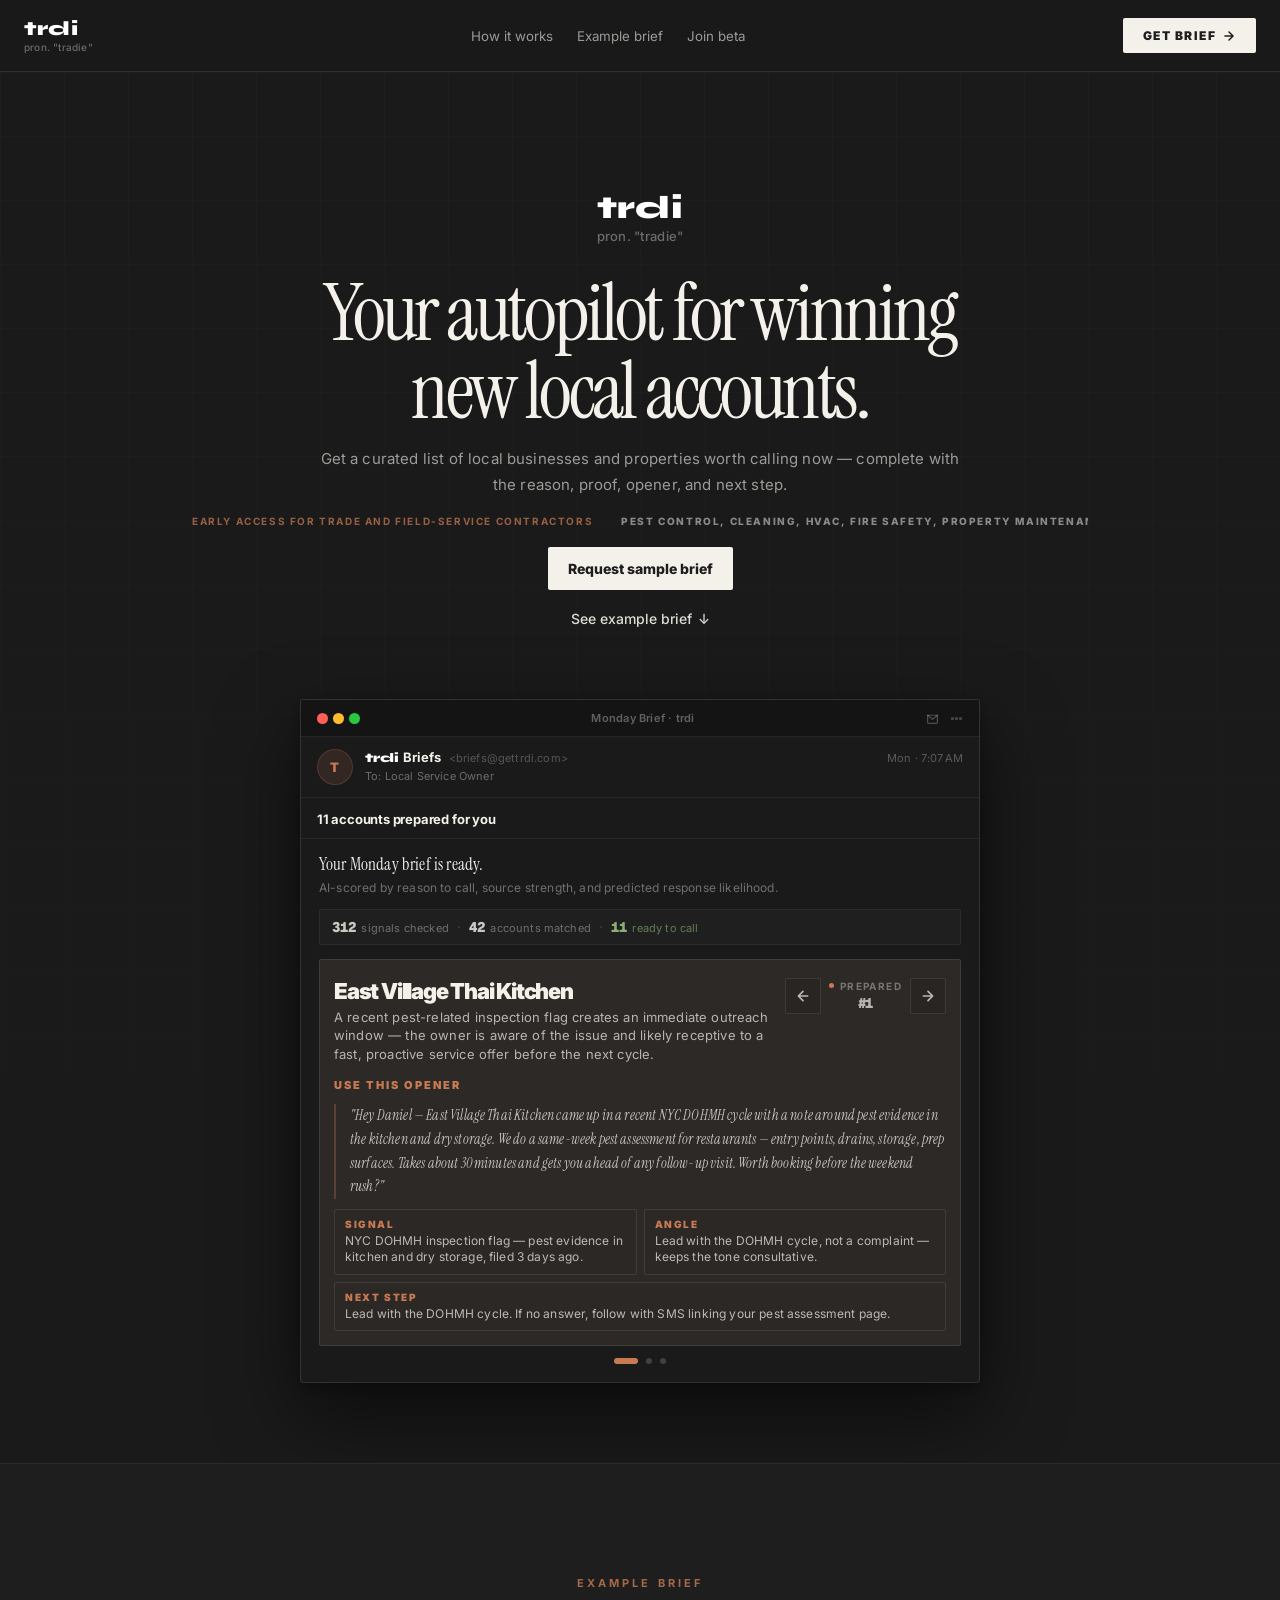
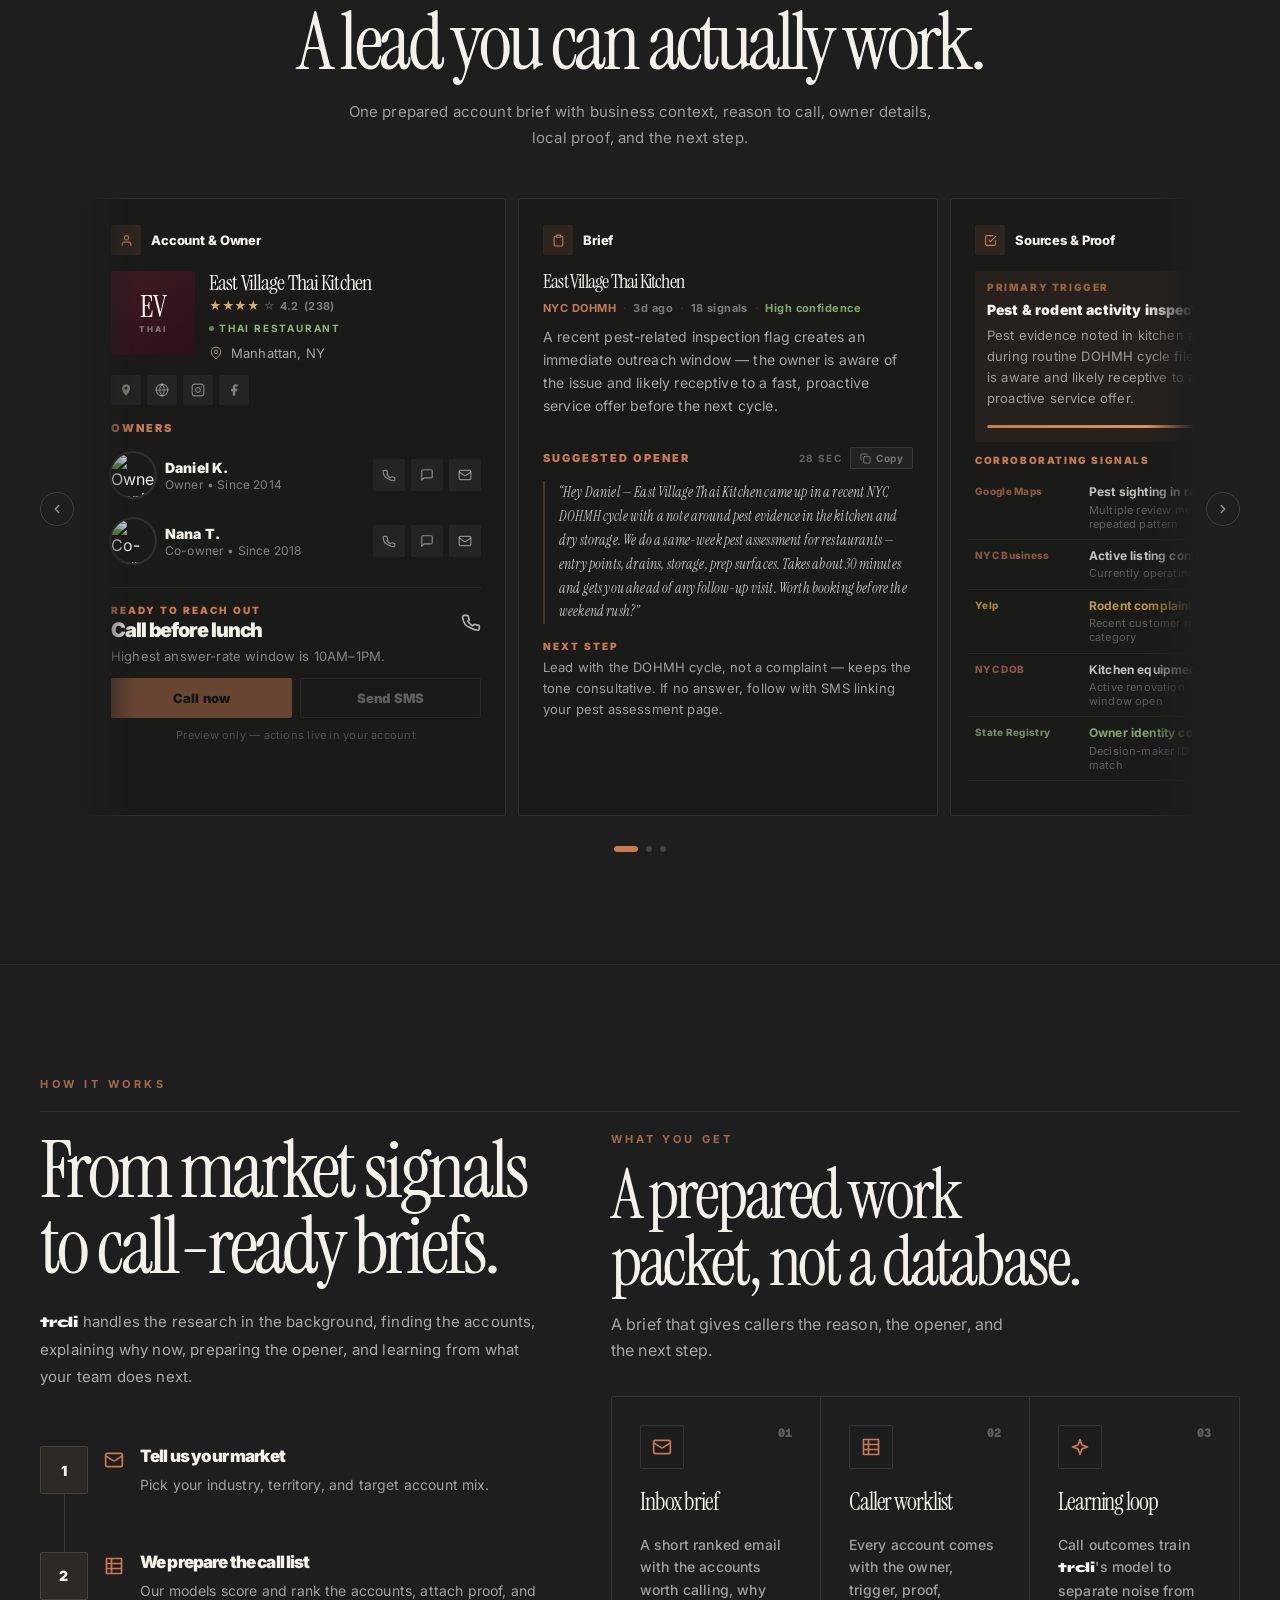
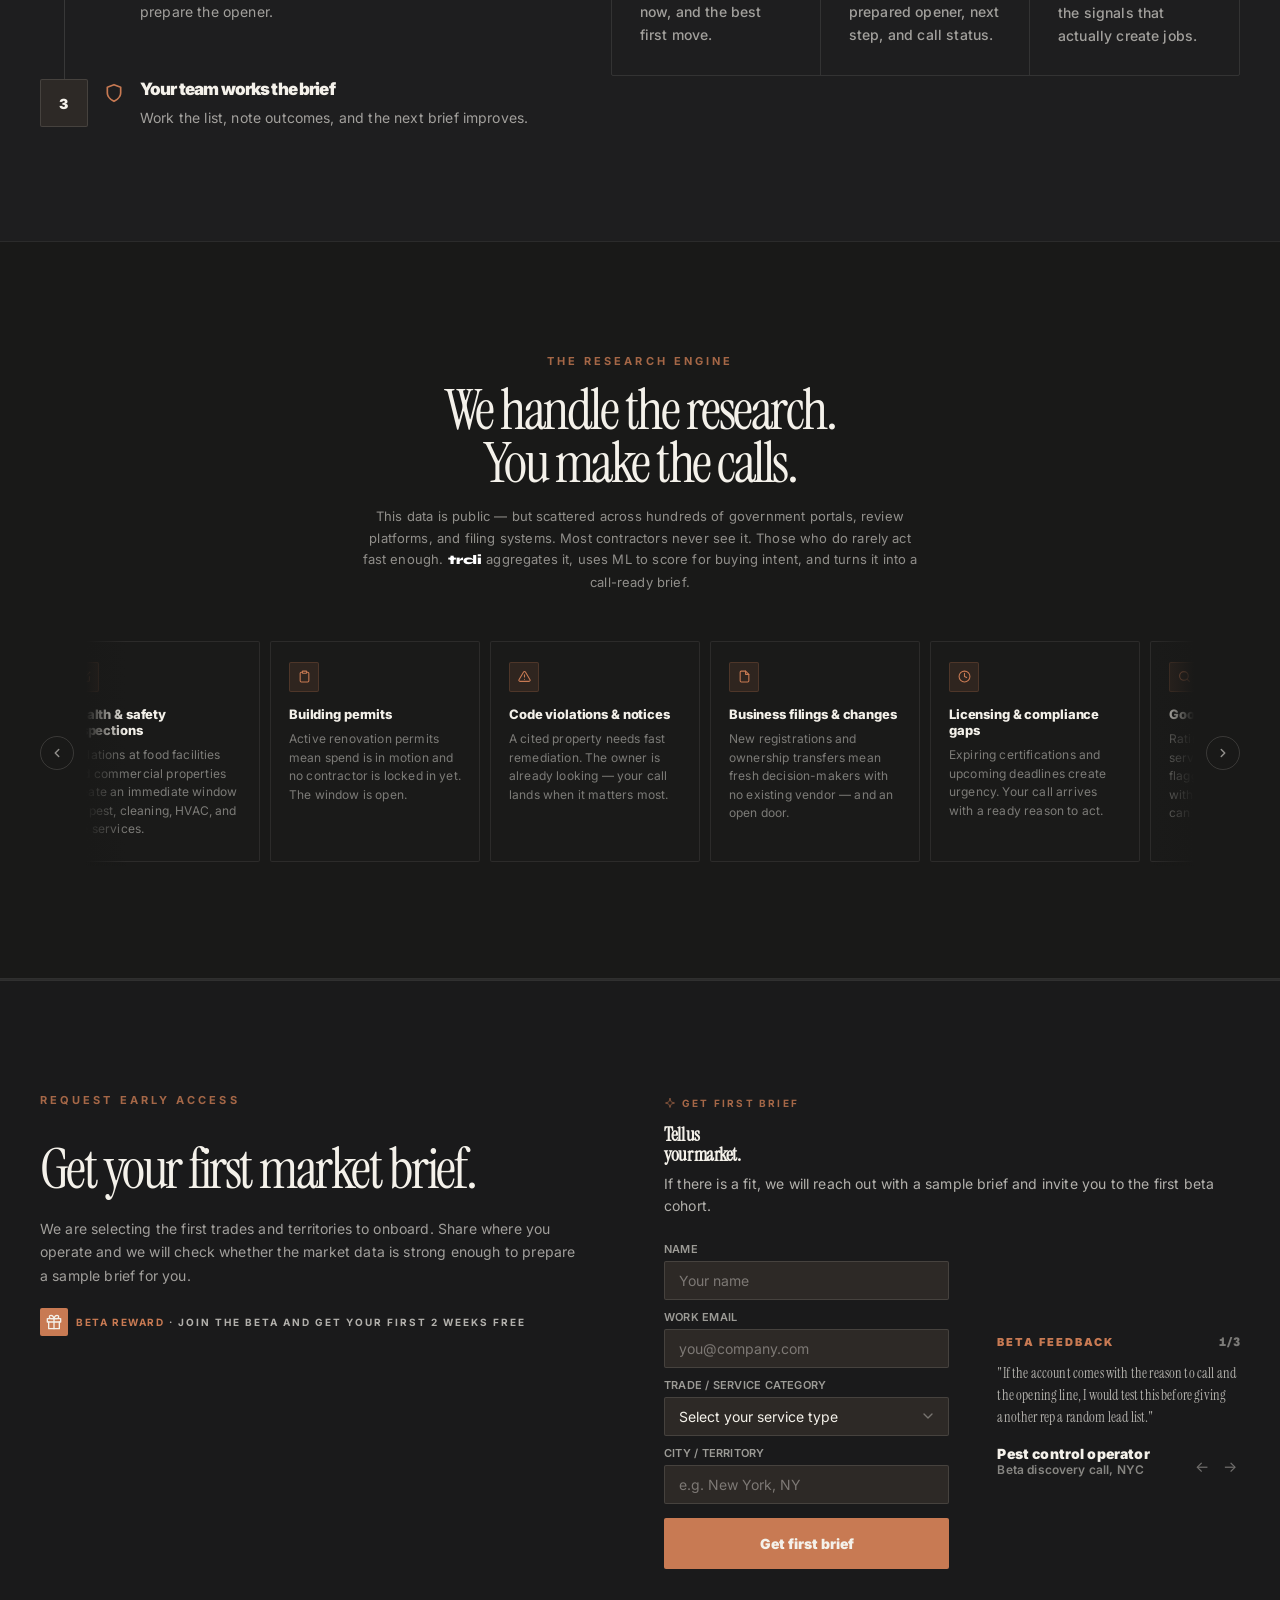
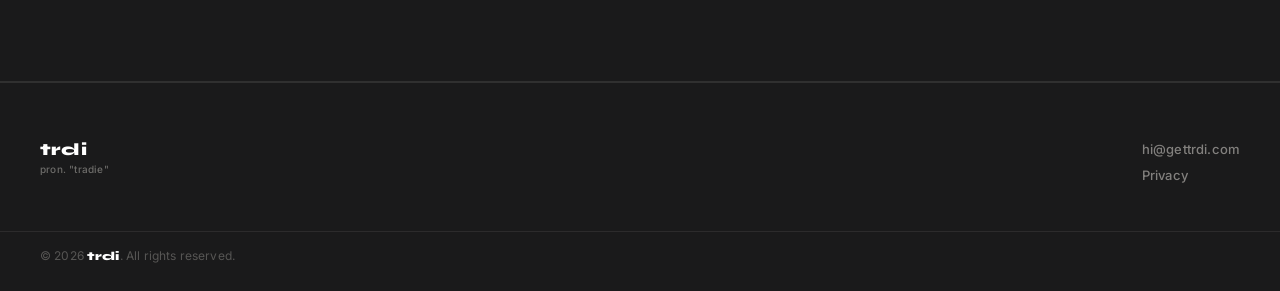
==== index.html @ 2337fa4c "Initial commit: landing page from Replit" ====
<!doctype html>
<html lang="en">
<head>
  <meta charset="utf-8">
  <meta name="viewport" content="width=device-width, initial-scale=1">
  <title>trdi: Weekly Autopilot for Local Lead Discovery</title>
  <meta name="description" content="trdi prepares weekly call-ready account briefs for local service businesses. Every Monday, ranked accounts with a reason to call and a prepared opener — delivered to your inbox.">

  <meta property="og:type" content="website">
  <meta property="og:title" content="trdi: Weekly Autopilot for Winning New Local Accounts">
  <meta property="og:description" content="Every Monday, a ranked list of local leads showing real buying signals — each with a reason to call, a prepared opener, and a clear next step.">
  <meta property="og:site_name" content="trdi">
  <meta property="og:image" content="/static/og.png">
  <meta property="og:image:width" content="1200">
  <meta property="og:image:height" content="630">
  <meta name="twitter:image" content="/static/og.png">

  <meta name="twitter:card" content="summary_large_image">
  <meta name="twitter:title" content="trdi: Weekly Autopilot for Winning New Local Accounts">
  <meta name="twitter:description" content="Every Monday, a ranked list of local leads showing real buying signals — each with a reason to call, a prepared opener, and a clear next step.">

  <link rel="icon" type="image/svg+xml" href="data:image/svg+xml,<svg xmlns='http://www.w3.org/2000/svg' viewBox='0 0 64 64'><rect width='64' height='64' rx='14' fill='%231E1E1F'/><path d='M12 32h18' fill='none' stroke='%238A7E72' stroke-width='4' stroke-linecap='round'/><path d='M20 24h12' fill='none' stroke='%238A7E72' stroke-width='4' stroke-linecap='round' opacity='.7'/><path d='M20 40h12' fill='none' stroke='%238A7E72' stroke-width='4' stroke-linecap='round' opacity='.7'/><path d='M32 14h18L34 21c-4 1-5 5-1 7l8 3c5 2 4 7-1 7H16l20-6c4-1 5-5 1-7l-9-3c-5-2-4-7 4-8Z' fill='%23F4F1EA'/><path d='M33 14h17L35 21c-5 2-6 6-1 8l-9-3c-8-3-7-12 8-12Z' fill='%23C87A53'/></svg>">

  <link rel="stylesheet" href="./styles.css?v=65">
</head>
<body>

<!-- ═══════════════════════════════ HEADER ═══════════════════════════════ -->
<header class="site-header">
  <div class="nav-pill motion-fade-down">
    <a class="brand-lockup" href="#top" aria-label="trdi home">
      <div class="brand-text">
        <div class="brand-name-sm brand-word">trdi</div>
        <div class="brand-pronoun">pron. "tradie"</div>
      </div>
    </a>
    <nav class="nav-links" aria-label="Primary navigation">
      <button type="button" aria-label="How it works" onclick="document.getElementById('artifact').scrollIntoView({behavior:'smooth'})">How it works</button>
      <button type="button" aria-label="Example brief" onclick="document.getElementById('example').scrollIntoView({behavior:'smooth'})">Example brief</button>
      <button type="button" aria-label="Join beta" onclick="document.getElementById('waitlist').scrollIntoView({behavior:'smooth'})">Join beta</button>
    </nav>
    <button type="button" class="nav-cta-btn interactive" onclick="document.getElementById('waitlist').scrollIntoView({behavior:'smooth'})">
      <span class="cta-long">GET BRIEF</span><span class="cta-short">GET BRIEF</span>
      <svg viewBox="0 0 24 24" fill="none" stroke="currentColor" stroke-width="2.5" stroke-linecap="round" stroke-linejoin="round" aria-hidden="true"><path d="M5 12h14M12 5l7 7-7 7"/></svg>
    </button>
  </div>
</header>

<main id="top">

<!-- ═══════════════════════════════ HERO ═══════════════════════════════ -->
<section class="hero-section" aria-labelledby="hero-title">
  <div class="hero-grid-bg" aria-hidden="true"></div>
  <div class="hero-inner">
    <div class="hero-center">

      <div class="brand-text hero-brand">
        <div class="brand-name-sm brand-word">trdi</div>
        <div class="brand-pronoun">pron. "tradie"</div>
      </div>
      <h1 id="hero-title" class="hero-h1 font-serif motion-fade-up delay-2">Your autopilot for winning new local accounts.</h1>
      <div class="hero-sub motion-fade-up delay-3">
        <p>Get a curated list of local businesses and properties worth calling now — complete with the reason, proof, opener, and next step.</p>
      </div>
      <div class="hero-callout motion-fade-up delay-4" aria-label="Early access for trade and field-service contractors and service categories">
        <div class="hero-callout-track">
          <span><strong>EARLY ACCESS FOR TRADE AND FIELD-SERVICE CONTRACTORS</strong></span>
          <span>pest control, cleaning, HVAC, fire safety, property maintenance, and more.</span>
          <span aria-hidden="true"><strong>EARLY ACCESS FOR TRADE AND FIELD-SERVICE CONTRACTORS</strong></span>
          <span aria-hidden="true">pest control, cleaning, HVAC, fire safety, property maintenance, and more.</span>
        </div>
      </div>
      <div class="hero-actions motion-fade-up delay-4">
        <button type="button" class="btn-primary interactive" onclick="document.getElementById('waitlist').scrollIntoView({behavior:'smooth'})">
          Request sample brief
        </button>
        <button type="button" class="btn-text-link interactive" onclick="document.getElementById('example').scrollIntoView({behavior:'smooth'})">
          See example brief <span class="btn-text-link-arrow" aria-hidden="true">↓</span>
        </button>
      </div>
    </div>

    <!-- Monday Brief Card -->
    <div class="brief-outer motion-scale delay-4">
      <div class="brief-card" role="region" aria-label="Monday brief preview">

        <!-- Email window chrome -->
        <div class="email-chrome" aria-hidden="true">
          <div class="email-chrome-dots">
            <span class="ec-dot ec-dot-red"></span>
            <span class="ec-dot ec-dot-yellow"></span>
            <span class="ec-dot ec-dot-green"></span>
          </div>
          <div class="email-chrome-title">Monday Brief &middot; trdi</div>
          <div class="email-chrome-actions">
            <svg viewBox="0 0 16 16" fill="none" stroke="currentColor" stroke-width="1.5" stroke-linecap="round" stroke-linejoin="round"><path d="M2 4h12v9a1 1 0 0 1-1 1H3a1 1 0 0 1-1-1V4z"/><path d="M2 4l6 5 6-5"/></svg>
            <svg viewBox="0 0 16 16" fill="none" stroke="currentColor" stroke-width="1.5" stroke-linecap="round" stroke-linejoin="round"><circle cx="8" cy="8" r="1.2"/><circle cx="13" cy="8" r="1.2"/><circle cx="3" cy="8" r="1.2"/></svg>
          </div>
        </div>

        <!-- Email sender -->
        <div class="email-sender-row">
          <div class="email-avatar" aria-hidden="true">T</div>
          <div class="email-sender-info">
            <div class="email-from-line">
              <span class="email-from-name"><span class="brand-word">trdi</span> Briefs</span>
              <span class="email-from-addr">&lt;briefs@gettrdi.com&gt;</span>
            </div>
            <div class="email-to-line">To: Local Service Owner</div>
          </div>
          <div class="email-timestamp">Mon &middot; 7:07&hairsp;AM</div>
        </div>

        <!-- Subject line -->
        <div class="email-subject-row">
          <span class="email-subject-text">11 accounts prepared for you</span>
        </div>

        <!-- Email body -->
        <div class="email-body-wrap">
          <p class="email-greeting font-serif">Your Monday brief is ready.</p>
          <p class="email-sub-line">AI-scored by reason to call, source strength, and predicted response likelihood.</p>

          <div class="email-stats-row" aria-label="Brief statistics">
            <span class="email-stat-pill">
              <span class="email-stat-num metric">312</span>
              <span class="email-stat-lbl">signals checked</span>
            </span>
            <span class="email-stat-sep" aria-hidden="true">&middot;</span>
            <span class="email-stat-pill">
              <span class="email-stat-num metric">42</span>
              <span class="email-stat-lbl">accounts matched</span>
            </span>
            <span class="email-stat-sep" aria-hidden="true">&middot;</span>
            <span class="email-stat-pill email-stat-pill--hot">
              <span class="email-stat-num">11</span>
              <span class="email-stat-lbl">ready to call</span>
            </span>
          </div>

          <!-- Interactive lead card -->
          <div class="lead-detail-card">
            <div class="swipe-hint" aria-hidden="true">
              <svg class="swipe-hint-arrow swipe-hint-left" viewBox="0 0 16 16" fill="none" stroke="currentColor" stroke-width="2" stroke-linecap="round" stroke-linejoin="round"><path d="M10 3L5 8l5 5"/></svg>
              <span class="swipe-hint-label">swipe</span>
              <svg class="swipe-hint-arrow swipe-hint-right" viewBox="0 0 16 16" fill="none" stroke="currentColor" stroke-width="2" stroke-linecap="round" stroke-linejoin="round"><path d="M6 3l5 5-5 5"/></svg>
            </div>
            <div class="lead-top-row">
              <div style="max-width:40rem">
                <h4 class="lead-name font-sans-heading" id="lead-account">East Village Thai Kitchen</h4>
                <p class="lead-context" id="lead-context">A recent pest-related inspection flag creates an immediate outreach window — the owner is aware of the issue and likely receptive to a fast, proactive service offer before the next cycle.</p>
              </div>
              <div class="lead-nav">
                <button type="button" id="lead-prev" class="lead-nav-btn interactive" aria-label="Previous lead">
                  <svg viewBox="0 0 24 24" fill="none" stroke="currentColor" stroke-width="2.5" stroke-linecap="round" stroke-linejoin="round" aria-hidden="true"><path d="M19 12H5M12 19l-7-7 7-7"/></svg>
                </button>
                <div class="rank-badge">
                  <div class="rank-badge-label"><span class="rank-pulse motion-dot" aria-hidden="true"></span>Prepared</div>
                  <div class="rank-num" id="lead-rank">#1</div>
                </div>
                <button type="button" id="lead-next" class="lead-nav-btn interactive" aria-label="Next lead">
                  <svg viewBox="0 0 24 24" fill="none" stroke="currentColor" stroke-width="2.5" stroke-linecap="round" stroke-linejoin="round" aria-hidden="true"><path d="M5 12h14M12 5l7 7-7 7"/></svg>
                </button>
              </div>
            </div>
            <div class="opener-box">
              <div class="opener-label">Use this opener</div>
              <p class="opener-text" id="lead-opener">"Hey Daniel — East Village Thai Kitchen came up in a recent NYC DOHMH cycle with a note around pest evidence in the kitchen and dry storage. We do a same-week pest assessment for restaurants — entry points, drains, storage, prep surfaces. Takes about 30 minutes and gets you ahead of any follow-up visit. Worth booking before the weekend rush?"</p>
            </div>
            <div class="mini-grid">
              <div class="mini-card"><div class="mini-label">Signal</div><p class="mini-text" id="lead-signal">NYC DOHMH inspection flag — pest evidence in kitchen and dry storage, filed 3 days ago.</p></div>
              <div class="mini-card"><div class="mini-label">Angle</div><p class="mini-text" id="lead-angle">Lead with the DOHMH cycle, not a complaint — keeps the tone consultative.</p></div>
              <div class="mini-card wide"><div class="mini-label">Next step</div><p class="mini-text" id="lead-next-step">Lead with the DOHMH cycle. If no answer, follow with SMS linking your pest assessment page.</p></div>
            </div>
          </div>

          <!-- Lead dots -->
          <div class="lead-dots" id="lead-dots" role="tablist" aria-label="Lead navigation">
            <button class="lead-dot lead-dot--active" data-lead="0" role="tab" aria-label="Lead 1" aria-selected="true"></button>
            <button class="lead-dot" data-lead="1" role="tab" aria-label="Lead 2" aria-selected="false"></button>
            <button class="lead-dot" data-lead="2" role="tab" aria-label="Lead 3" aria-selected="false"></button>
          </div>
          <span id="mobile-lead-current" class="sr-only">Lead 1</span><span id="mobile-lead-total" class="sr-only">3</span>

          <!-- Hidden tabs (JS state only, not displayed) -->
          <div class="lead-tabs lead-tabs--hidden" role="tablist" aria-label="Prepared leads" aria-hidden="true">
            <button type="button" class="lead-tab-btn active" data-lead="0" role="tab" aria-selected="true" tabindex="-1"><span class="lead-num">1</span><div style="min-width:0"><div class="lead-tab-name">East Village Thai Kitchen</div><div class="lead-tab-reason">NYC DOHMH pest flag · 3d ago</div></div></button>
            <button type="button" class="lead-tab-btn" data-lead="1" role="tab" aria-selected="false" tabindex="-1"><span class="lead-num">2</span><div style="min-width:0"><div class="lead-tab-name">Brooklyn Mini Market</div><div class="lead-tab-reason">Yelp odor pattern · 3 reviews</div></div></button>
            <button type="button" class="lead-tab-btn" data-lead="2" role="tab" aria-selected="false" tabindex="-1"><span class="lead-num">3</span><div style="min-width:0"><div class="lead-tab-name">Bronx Multifamily</div><div class="lead-tab-reason">Repeat tenant complaints · building-level</div></div></button>
          </div>

        </div>
      </div>
    </div>
  </div>
</section>
<div class="section-divider" aria-hidden="true"></div>

<!-- ═══════════════════════════════ EXAMPLE ACCOUNT ═══════════════════════════════ -->
<section id="example" class="example-section" aria-labelledby="example-title">
  <div class="example-intro">
    <div class="eyebrow-label">Example brief</div>
    <h2 id="example-title" class="example-title font-serif">A lead you can actually work.</h2>
    <p class="example-desc">One prepared account brief with business context, reason to call, owner details, local proof, and the next step.</p>
  </div>

  <div class="account-note" aria-label="Prepared account cards for East Village Thai Kitchen">
    <div class="account-carousel-wrap">
      <button class="account-arrow account-arrow-prev" id="account-prev" aria-label="Previous card">
        <svg viewBox="0 0 24 24" fill="none" stroke="currentColor" stroke-width="2.5" stroke-linecap="round" stroke-linejoin="round"><polyline points="15 18 9 12 15 6"/></svg>
      </button>
      <div class="account-track-clip">
    <div class="account-cards-carousel" id="account-cards-track">

      <!-- Card 1: Account & Owner -->
      <article class="account-card">
        <div class="card-label">
          <span class="card-label-icon" aria-hidden="true"><svg viewBox="0 0 24 24" fill="none" stroke="currentColor" stroke-width="2" stroke-linecap="round" stroke-linejoin="round"><path d="M20 21v-2a4 4 0 0 0-4-4H8a4 4 0 0 0-4 4v2"/><circle cx="12" cy="7" r="4"/></svg></span>
          <span class="card-label-text">Account &amp; Owner</span>
        </div>
        <div class="yelp-listing">
          <div class="biz-logo biz-logo-monogram" aria-label="East Village Thai Kitchen">
            <span class="biz-logo-initials">EV</span>
            <span class="biz-logo-sub">THAI</span>
          </div>
          <div class="biz-info">
            <h3 class="profile-name font-serif">East Village Thai Kitchen</h3>
            <div class="biz-rating" aria-label="4.2 stars">
              <span class="star-fill">★★★★</span><span class="star-empty">☆</span>
              <span class="biz-review-count">4.2 &nbsp;(238)</span>
            </div>
            <div class="type-pill">Thai restaurant</div>
            <div class="profile-location">
              <svg viewBox="0 0 24 24" fill="none" stroke="currentColor" stroke-width="2" stroke-linecap="round" stroke-linejoin="round" aria-hidden="true"><path d="M20 10c0 6-8 12-8 12s-8-6-8-12a8 8 0 0 1 16 0Z"/><circle cx="12" cy="10" r="3"/></svg>
              Manhattan, NY
            </div>
          </div>
        </div>
        <div class="profile-links">

          <a href="javascript:void(0)" class="profile-link-btn" aria-label="Google Maps" title="Google">
            <svg viewBox="0 0 24 24" fill="currentColor" aria-hidden="true"><path d="M12 2C8.13 2 5 5.13 5 9c0 5.25 7 13 7 13s7-7.75 7-13c0-3.87-3.13-7-7-7zm0 9.5c-1.38 0-2.5-1.12-2.5-2.5s1.12-2.5 2.5-2.5 2.5 1.12 2.5 2.5-1.12 2.5-2.5 2.5z"/></svg>
          </a>
          <a href="javascript:void(0)" class="profile-link-btn" aria-label="Website" title="Website">
            <svg viewBox="0 0 24 24" fill="none" stroke="currentColor" stroke-width="2" stroke-linecap="round" stroke-linejoin="round" aria-hidden="true"><circle cx="12" cy="12" r="10"/><path d="M2 12h20M12 2a15.3 15.3 0 0 1 4 10 15.3 15.3 0 0 1-4 10 15.3 15.3 0 0 1-4-10 15.3 15.3 0 0 1 4-10z"/></svg>
          </a>
          <a href="javascript:void(0)" class="profile-link-btn" aria-label="Instagram" title="Instagram">
            <svg viewBox="0 0 24 24" fill="none" stroke="currentColor" stroke-width="2" stroke-linecap="round" stroke-linejoin="round" aria-hidden="true"><rect width="20" height="20" x="2" y="2" rx="5"/><path d="M16 11.37A4 4 0 1 1 12.63 8 4 4 0 0 1 16 11.37z"/><line x1="17.5" x2="17.51" y1="6.5" y2="6.5"/></svg>
          </a>
          <a href="javascript:void(0)" class="profile-link-btn" aria-label="Facebook" title="Facebook">
            <svg viewBox="0 0 24 24" fill="currentColor" aria-hidden="true"><path d="M18 2h-3a5 5 0 0 0-5 5v3H7v4h3v8h4v-8h3l1-4h-4V7a1 1 0 0 1 1-1h3z"/></svg>
          </a>
        </div>
        <div class="owners-section">
          <div class="owners-eyebrow">Owners</div>
          <div class="owner-row-item">
            <img src="https://images.unsplash.com/photo-1500648767791-00dcc994a43e?auto=format&fit=crop&w=180&q=70" alt="Owner Daniel K." class="owner-img">
            <div class="owner-text">
              <span class="owner-name">Daniel K.</span>
              <span class="profile-owner-meta">Owner &bull; Since 2014</span>
            </div>
            <div class="owner-actions">
              <button type="button" class="owner-btn interactive" aria-label="Call Daniel" title="Call Daniel">
                <svg viewBox="0 0 24 24" fill="none" stroke="currentColor" stroke-width="2" stroke-linecap="round" stroke-linejoin="round" aria-hidden="true"><path d="M22 16.92v3a2 2 0 0 1-2.18 2 19.79 19.79 0 0 1-8.63-3.07A19.5 19.5 0 0 1 4.99 15 19.79 19.79 0 0 1 1.93 6.27a2 2 0 0 1 1.99-2.18h3a2 2 0 0 1 2 1.72c.127.96.361 1.903.7 2.81a2 2 0 0 1-.45 2.11L8.09 11a16 16 0 0 0 5.82 5.82l1.27-1.27a2 2 0 0 1 2.11-.45c.907.339 1.85.573 2.81.7A2 2 0 0 1 22 16.92z"/></svg>
              </button>
              <button type="button" class="owner-btn interactive" aria-label="Message Daniel" title="Send SMS to Daniel">
                <svg viewBox="0 0 24 24" fill="none" stroke="currentColor" stroke-width="2" stroke-linecap="round" stroke-linejoin="round" aria-hidden="true"><path d="M21 15a2 2 0 0 1-2 2H7l-4 4V5a2 2 0 0 1 2-2h14a2 2 0 0 1 2 2z"/></svg>
              </button>
              <button type="button" class="owner-btn interactive" aria-label="Email Daniel" title="Email Daniel">
                <svg viewBox="0 0 24 24" fill="none" stroke="currentColor" stroke-width="2" stroke-linecap="round" stroke-linejoin="round" aria-hidden="true"><rect width="20" height="16" x="2" y="4" rx="2"/><path d="m22 7-8.97 5.7a1.94 1.94 0 0 1-2.06 0L2 7"/></svg>
              </button>
            </div>
          </div>
          <div class="owner-row-item">
            <img src="https://images.unsplash.com/photo-1531746020798-e6953c6e8e04?auto=format&fit=crop&w=180&q=70" alt="Co-owner Nana T." class="owner-img">
            <div class="owner-text">
              <span class="owner-name">Nana T.</span>
              <span class="profile-owner-meta">Co-owner &bull; Since 2018</span>
            </div>
            <div class="owner-actions">
              <button type="button" class="owner-btn interactive" aria-label="Call Nana" title="Call Nana">
                <svg viewBox="0 0 24 24" fill="none" stroke="currentColor" stroke-width="2" stroke-linecap="round" stroke-linejoin="round" aria-hidden="true"><path d="M22 16.92v3a2 2 0 0 1-2.18 2 19.79 19.79 0 0 1-8.63-3.07A19.5 19.5 0 0 1 4.99 15 19.79 19.79 0 0 1 1.93 6.27a2 2 0 0 1 1.99-2.18h3a2 2 0 0 1 2 1.72c.127.96.361 1.903.7 2.81a2 2 0 0 1-.45 2.11L8.09 11a16 16 0 0 0 5.82 5.82l1.27-1.27a2 2 0 0 1 2.11-.45c.907.339 1.85.573 2.81.7A2 2 0 0 1 22 16.92z"/></svg>
              </button>
              <button type="button" class="owner-btn interactive" aria-label="Message Nana" title="Send SMS to Nana">
                <svg viewBox="0 0 24 24" fill="none" stroke="currentColor" stroke-width="2" stroke-linecap="round" stroke-linejoin="round" aria-hidden="true"><path d="M21 15a2 2 0 0 1-2 2H7l-4 4V5a2 2 0 0 1 2-2h14a2 2 0 0 1 2 2z"/></svg>
              </button>
              <button type="button" class="owner-btn interactive" aria-label="Email Nana" title="Email Nana">
                <svg viewBox="0 0 24 24" fill="none" stroke="currentColor" stroke-width="2" stroke-linecap="round" stroke-linejoin="round" aria-hidden="true"><rect width="20" height="16" x="2" y="4" rx="2"/><path d="m22 7-8.97 5.7a1.94 1.94 0 0 1-2.06 0L2 7"/></svg>
              </button>
            </div>
          </div>
        </div>
        <div class="reachout-card">
          <div class="reachout-head">
            <div>
              <div class="reachout-eyebrow">Ready to reach out</div>
              <div class="reachout-title">Call before lunch</div>
            </div>
            <svg viewBox="0 0 24 24" fill="none" stroke="currentColor" stroke-width="2" stroke-linecap="round" stroke-linejoin="round" class="motion-ring" aria-hidden="true"><path d="M22 16.92v3a2 2 0 0 1-2.18 2 19.79 19.79 0 0 1-8.63-3.07A19.5 19.5 0 0 1 4.99 15 19.79 19.79 0 0 1 1.93 6.27a2 2 0 0 1 1.99-2.18h3a2 2 0 0 1 2 1.72c.127.96.361 1.903.7 2.81a2 2 0 0 1-.45 2.11L8.09 11a16 16 0 0 0 5.82 5.82l1.27-1.27a2 2 0 0 1 2.11-.45c.907.339 1.85.573 2.81.7A2 2 0 0 1 22 16.92z"/></svg>
          </div>
          <p class="reachout-desc">Highest answer-rate window is 10AM&ndash;1PM.</p>
          <div class="reachout-btns">
            <button type="button" class="btn-call preview-only" disabled>Call now</button>
            <button type="button" class="btn-sms preview-only" disabled>Send SMS</button>
          </div>
          <p class="preview-note">Preview only &mdash; actions live in your account</p>
        </div>
      </article>

      <!-- Card 2: Brief -->
      <article class="account-card">
        <div class="card-label">
          <span class="card-label-icon" aria-hidden="true"><svg viewBox="0 0 24 24" fill="none" stroke="currentColor" stroke-width="2" stroke-linecap="round" stroke-linejoin="round"><rect width="8" height="4" x="8" y="2" rx="1"/><path d="M16 4h2a2 2 0 0 1 2 2v14a2 2 0 0 1-2 2H6a2 2 0 0 1-2-2V6a2 2 0 0 1 2-2h2"/></svg></span>
          <span class="card-label-text">Brief</span>
        </div>
        <div class="dash-head">
          <div class="dash-title" id="prepared-title">East Village Thai Kitchen</div>
        </div>
        <div class="brief-meta-chips">
          <span class="brief-chip brief-chip--signal">NYC DOHMH</span>
          <span class="brief-chip">3d ago</span>
          <span class="brief-chip">18 signals</span>
          <span class="brief-chip brief-chip--confidence">High confidence</span>
        </div>
        <p class="brief-context">A recent pest-related inspection flag creates an immediate outreach window &mdash; the owner is aware of the issue and likely receptive to a fast, proactive service offer before the next cycle.</p>
        <div class="opener-panel">
          <div class="opener-head">
            <div class="opener-panel-label">Suggested opener</div>
            <div class="opener-head-right">
              <span class="opener-dur">28 sec</span>
              <button type="button" id="copy-opener-btn" class="copy-opener-btn" title="Copy opener to clipboard">
                <svg viewBox="0 0 24 24" fill="none" stroke="currentColor" stroke-width="2" stroke-linecap="round" stroke-linejoin="round" aria-hidden="true"><rect width="14" height="14" x="8" y="8" rx="2"/><path d="M4 16c-1.1 0-2-.9-2-2V4c0-1.1.9-2 2-2h10c1.1 0 2 .9 2 2"/></svg>
                <span class="copy-label">Copy</span>
              </button>
            </div>
          </div>
          <p class="opener-quote" id="dashboard-opener-quote">&ldquo;Hey Daniel &mdash; East Village Thai Kitchen came up in a recent NYC DOHMH cycle with a note around pest evidence in the kitchen and dry storage. We do a same-week pest assessment for restaurants &mdash; entry points, drains, storage, prep surfaces. Takes about 30 minutes and gets you ahead of any follow-up visit. Worth booking before the weekend rush?&rdquo;</p>
          <button type="button" class="opener-expand-btn" id="opener-expand-btn" aria-expanded="false">Read full opener</button>

          <div class="opener-next-step">
            <div class="opener-next-label">Next step</div>
            <p class="opener-next-text">Lead with the DOHMH cycle, not a complaint &mdash; keeps the tone consultative. If no answer, follow with SMS linking your pest assessment page.</p>
          </div>
        </div>
      </article>

      <!-- Card 3: Sources & Proof -->
      <article class="account-card">
        <div class="card-label">
          <span class="card-label-icon" aria-hidden="true"><svg viewBox="0 0 24 24" fill="none" stroke="currentColor" stroke-width="2" stroke-linecap="round" stroke-linejoin="round"><path d="M9 11l3 3L22 4"/><path d="M21 12v7a2 2 0 0 1-2 2H5a2 2 0 0 1-2-2V5a2 2 0 0 1 2-2h11"/></svg></span>
          <span class="card-label-text">Sources &amp; Proof</span>
        </div>

        <!-- Primary trigger -->
        <div class="primary-trigger">
          <div class="primary-trigger-head">
            <div class="primary-trigger-eye">Primary trigger</div>
            <span class="source-badge source-badge--primary">NYC DOHMH</span>
          </div>
          <div class="primary-trigger-title">Pest &amp; rodent activity inspection flag</div>
          <p class="primary-trigger-desc">Pest evidence noted in kitchen and dry storage during routine DOHMH cycle filed 3 days ago. Owner is aware and likely receptive to a same-week proactive service offer.</p>
          <div class="primary-trigger-weight">
            <span class="weight-bar"><span class="weight-fill" style="width:88%"></span></span>
            <span class="weight-label">High signal weight</span>
          </div>
        </div>

        <!-- Corroborating signals — feed style -->
        <div class="sig-feed">
          <div class="sig-feed-eyebrow">Corroborating signals</div>

          <div class="sig-feed-item">
            <span class="sig-source sig-source--maps">Google Maps</span>
            <div class="sig-feed-body">
              <div class="sig-feed-title">Pest sighting in recent review</div>
              <div class="sig-feed-sub">Multiple review mentions · recent repeated pattern</div>
            </div>
            <span class="sig-feed-age">7d ago</span>
          </div>

          <div class="sig-feed-item sig-feed-item--collapsible">
            <span class="sig-source sig-source--biz">NYC Business</span>
            <div class="sig-feed-body">
              <div class="sig-feed-title">Active listing confirmed</div>
              <div class="sig-feed-sub">Currently operating · owner on record</div>
            </div>
            <span class="sig-feed-age">12d ago</span>
          </div>

          <div class="sig-feed-item sig-feed-item--warn">
            <span class="sig-source sig-source--yelp">Yelp</span>
            <div class="sig-feed-body">
              <div class="sig-feed-title">Rodent complaint</div>
              <div class="sig-feed-sub">Recent customer review flag · pest category</div>
            </div>
            <span class="sig-feed-age">15d ago</span>
          </div>

          <div class="sig-feed-item sig-feed-item--collapsible">
            <span class="sig-source sig-source--dob">NYC DOB</span>
            <div class="sig-feed-body">
              <div class="sig-feed-title">Kitchen equipment permit filed</div>
              <div class="sig-feed-sub">Active renovation · contractor window open</div>
            </div>
            <span class="sig-feed-age">18d ago</span>
          </div>

          <div class="sig-feed-item sig-feed-item--confirmed">
            <span class="sig-source sig-source--registry">State Registry</span>
            <div class="sig-feed-body">
              <div class="sig-feed-title">Owner identity confirmed</div>
              <div class="sig-feed-sub">Decision-maker ID · direct contact match</div>
            </div>
            <span class="sig-feed-age">just now</span>
          </div>
          <button type="button" class="sig-show-all-btn" id="sig-show-all-btn" aria-expanded="false">See all 5 signals</button>
        </div>

      </article>


    </div>
      </div><!-- /.account-track-clip -->
      <button class="account-arrow account-arrow-next" id="account-next" aria-label="Next card">
        <svg viewBox="0 0 24 24" fill="none" stroke="currentColor" stroke-width="2.5" stroke-linecap="round" stroke-linejoin="round"><polyline points="9 18 15 12 9 6"/></svg>
      </button>
    </div><!-- /.account-carousel-wrap -->
    <div class="account-dots" id="account-dots" role="tablist" aria-label="Account card navigation">
      <button class="account-dot account-dot--active" data-index="0" role="tab" aria-label="Card 1: Account &amp; Owner" aria-selected="true"></button>
      <button class="account-dot" data-index="1" role="tab" aria-label="Card 2: Brief" aria-selected="false"></button>
      <button class="account-dot" data-index="2" role="tab" aria-label="Card 3: Sources &amp; Proof" aria-selected="false"></button>
    </div>

    <div class="dash-footer">
      <div class="dash-footer-item"><span>Account added</span><span class="dash-footer-val">4d ago</span></div>
      <div class="dash-footer-item"><span>Last activity</span><span class="dash-footer-val">4d ago</span></div>
      <div class="dash-footer-item"><span>Signals found</span><span class="dash-footer-val">24</span></div>
      <div class="dash-footer-item"><span>Research confidence</span><span class="dash-footer-val">High</span></div>
      <div class="dash-footer-item"><span>Owner-led business</span><span class="dash-footer-val">Yes</span></div>
    </div>
  </div>
</section>
<div class="section-divider" aria-hidden="true"></div>

<!-- ═══════════════════════════════ HOW IT WORKS ═══════════════════════════════ -->
<section id="artifact" class="how-section" aria-labelledby="how-title">
  <div class="how-section-eyebrow eyebrow-label">How it works</div>
  <div class="how-grid">

    <!-- Left: Timeline -->
    <div class="motion-fade-up how-left-col">
      <h2 id="how-title" class="how-title font-serif">From market signals to call-ready briefs.</h2>
      <p class="how-desc"><span class="brand-word">trdi</span> handles the research in the background, finding the accounts, explaining why now, preparing the opener, and learning from what your team does next.</p>
      <ol class="timeline">
        <li class="timeline-item">
          <span class="timeline-num">1</span>
          <span class="timeline-icon" aria-hidden="true">
            <svg viewBox="0 0 24 24" fill="none" stroke="currentColor" stroke-width="2" stroke-linecap="round" stroke-linejoin="round"><rect width="20" height="16" x="2" y="4" rx="2"/><path d="m22 7-8.97 5.7a1.94 1.94 0 0 1-2.06 0L2 7"/></svg>
          </span>
          <div>
            <div class="timeline-step-title">Tell us your market</div>
            <p class="timeline-step-copy">Pick your industry, territory, and target account mix.</p>
          </div>
        </li>
        <li class="timeline-item">
          <span class="timeline-num">2</span>
          <span class="timeline-icon" aria-hidden="true">
            <svg viewBox="0 0 24 24" fill="none" stroke="currentColor" stroke-width="2" stroke-linecap="round" stroke-linejoin="round"><path d="M3 3h18v18H3zM3 9h18M3 15h18M9 3v18"/></svg>
          </span>
          <div>
            <div class="timeline-step-title">We prepare the call list</div>
            <p class="timeline-step-copy">Our models score and rank the accounts, attach proof, and prepare the opener.</p>
          </div>
        </li>
        <li class="timeline-item">
          <span class="timeline-num">3</span>
          <span class="timeline-icon" aria-hidden="true">
            <svg viewBox="0 0 24 24" fill="none" stroke="currentColor" stroke-width="2" stroke-linecap="round" stroke-linejoin="round"><path d="M12 22s8-4 8-10V5l-8-3-8 3v7c0 6 8 10 8 10z"/></svg>
          </span>
          <div>
            <div class="timeline-step-title">Your team works the brief</div>
            <p class="timeline-step-copy">Work the list, note outcomes, and the next brief improves.</p>
          </div>
        </li>
      </ol>
    </div>

    <!-- Right: Deliverables -->
    <div class="motion-fade-up delay-1">
      <div class="eyebrow-label">What you get</div>
      <h2 class="deliv-title font-serif">A prepared work packet, not a database.</h2>
      <p class="deliv-desc">A brief that gives callers the reason, the opener, and the next step.</p>
      <div class="deliv-wrap">
        <div class="deliv-grid">
          <div class="deliv-card">
            <div class="deliv-card-head">
              <div class="deliv-icon" aria-hidden="true">
                <svg viewBox="0 0 24 24" fill="none" stroke="currentColor" stroke-width="2" stroke-linecap="round" stroke-linejoin="round"><rect width="20" height="16" x="2" y="4" rx="2"/><path d="m22 7-8.97 5.7a1.94 1.94 0 0 1-2.06 0L2 7"/></svg>
              </div>
              <span class="deliv-index metric">01</span>
            </div>
            <div class="deliv-name">Inbox brief</div>
            <p class="deliv-copy">A short ranked email with the accounts worth calling, why now, and the best first move.</p>
          </div>
          <div class="deliv-card">
            <div class="deliv-card-head">
              <div class="deliv-icon" aria-hidden="true">
                <svg viewBox="0 0 24 24" fill="none" stroke="currentColor" stroke-width="2" stroke-linecap="round" stroke-linejoin="round"><path d="M3 3h18v18H3zM3 9h18M3 15h18M9 3v18"/></svg>
              </div>
              <span class="deliv-index metric">02</span>
            </div>
            <div class="deliv-name">Caller worklist</div>
            <p class="deliv-copy">Every account comes with the owner, trigger, proof, prepared opener, next step, and call status.</p>
          </div>
          <div class="deliv-card">
            <div class="deliv-card-head">
              <div class="deliv-icon" aria-hidden="true">
                <svg viewBox="0 0 24 24" fill="none" stroke="currentColor" stroke-width="2" stroke-linecap="round" stroke-linejoin="round"><path d="m12 3-1.912 5.813a2 2 0 0 1-1.275 1.275L3 12l5.813 1.912a2 2 0 0 1 1.275 1.275L12 21l1.912-5.813a2 2 0 0 1 1.275-1.275L21 12l-5.813-1.912a2 2 0 0 1-1.275-1.275L12 3Z"/></svg>
              </div>
              <span class="deliv-index metric">03</span>
            </div>
            <div class="deliv-name">Learning loop</div>
            <p class="deliv-copy">Call outcomes train <span class="brand-word">trdi</span>'s model to separate noise from the signals that actually create jobs.</p>
          </div>
        </div>
      </div>
    </div>

  </div>
</section>
<div class="section-divider" aria-hidden="true"></div>

<!-- ═══════════════════════════════ DATA SOURCES ═══════════════════════════════ -->
<section class="signals-section">
  <div class="signals-inner">
    <div class="signals-head motion-fade-up">
      <div class="eyebrow-label">The research engine</div>
      <h2 class="signals-title font-serif">We handle the research. You make the calls.</h2>
      <p class="signals-desc">This data is public — but scattered across hundreds of government portals, review platforms, and filing systems. Most contractors never see it. Those who do rarely act fast enough. <span class="brand-word">trdi</span> aggregates it, uses ML to score for buying intent, and turns it into a call-ready brief.</p>
    </div>
    <div class="signals-carousel-wrap motion-fade-up delay-1">
      <button class="signals-arrow signals-arrow-prev" id="signals-prev" aria-label="Previous source">
        <svg viewBox="0 0 24 24" fill="none" stroke="currentColor" stroke-width="2.5" stroke-linecap="round" stroke-linejoin="round"><polyline points="15 18 9 12 15 6"/></svg>
      </button>
      <div class="signals-track-clip">
      <div class="signals-track" id="signals-track">

        <div class="signal-tile">
          <div class="signal-tile-icon" aria-hidden="true">
            <svg viewBox="0 0 24 24" fill="none" stroke="currentColor" stroke-width="2" stroke-linecap="round" stroke-linejoin="round"><path d="M9 11l3 3L22 4"/><path d="M21 12v7a2 2 0 0 1-2 2H5a2 2 0 0 1-2-2V5a2 2 0 0 1 2-2h11"/></svg>
          </div>
          <div class="signal-tile-name">Health &amp; safety inspections</div>
          <p class="signal-tile-copy">Violations at food facilities and commercial properties create an immediate window for pest, cleaning, HVAC, and fire services.</p>
        </div>

        <div class="signal-tile">
          <div class="signal-tile-icon" aria-hidden="true">
            <svg viewBox="0 0 24 24" fill="none" stroke="currentColor" stroke-width="2" stroke-linecap="round" stroke-linejoin="round"><rect width="8" height="4" x="8" y="2" rx="1"/><path d="M16 4h2a2 2 0 0 1 2 2v14a2 2 0 0 1-2 2H6a2 2 0 0 1-2-2V6a2 2 0 0 1 2-2h2"/></svg>
          </div>
          <div class="signal-tile-name">Building permits</div>
          <p class="signal-tile-copy">Active renovation permits mean spend is in motion and no contractor is locked in yet. The window is open.</p>
        </div>

        <div class="signal-tile">
          <div class="signal-tile-icon" aria-hidden="true">
            <svg viewBox="0 0 24 24" fill="none" stroke="currentColor" stroke-width="2" stroke-linecap="round" stroke-linejoin="round"><path d="M10.29 3.86L1.82 18a2 2 0 0 0 1.71 3h16.94a2 2 0 0 0 1.71-3L13.71 3.86a2 2 0 0 0-3.42 0z"/><line x1="12" x2="12" y1="9" y2="13"/><line x1="12" x2="12.01" y1="17" y2="17"/></svg>
          </div>
          <div class="signal-tile-name">Code violations &amp; notices</div>
          <p class="signal-tile-copy">A cited property needs fast remediation. The owner is already looking — your call lands when it matters most.</p>
        </div>

        <div class="signal-tile">
          <div class="signal-tile-icon" aria-hidden="true">
            <svg viewBox="0 0 24 24" fill="none" stroke="currentColor" stroke-width="2" stroke-linecap="round" stroke-linejoin="round"><path d="M14 2H6a2 2 0 0 0-2 2v16a2 2 0 0 0 2 2h12a2 2 0 0 0 2-2V8z"/><polyline points="14 2 14 8 20 8"/></svg>
          </div>
          <div class="signal-tile-name">Business filings &amp; changes</div>
          <p class="signal-tile-copy">New registrations and ownership transfers mean fresh decision-makers with no existing vendor — and an open door.</p>
        </div>

        <div class="signal-tile">
          <div class="signal-tile-icon" aria-hidden="true">
            <svg viewBox="0 0 24 24" fill="none" stroke="currentColor" stroke-width="2" stroke-linecap="round" stroke-linejoin="round"><circle cx="12" cy="12" r="10"/><polyline points="12 6 12 12 16 14"/></svg>
          </div>
          <div class="signal-tile-name">Licensing &amp; compliance gaps</div>
          <p class="signal-tile-copy">Expiring certifications and upcoming deadlines create urgency. Your call arrives with a ready reason to act.</p>
        </div>

        <div class="signal-tile">
          <div class="signal-tile-icon" aria-hidden="true">
            <svg viewBox="0 0 24 24" fill="none" stroke="currentColor" stroke-width="2" stroke-linecap="round" stroke-linejoin="round"><circle cx="11" cy="11" r="8"/><path d="m21 21-4.35-4.35"/></svg>
          </div>
          <div class="signal-tile-name">Google Business Profile</div>
          <p class="signal-tile-copy">Rating drops, repeated service complaints, and flagged Q&amp;A reveal accounts with active pain your service can solve.</p>
        </div>

        <div class="signal-tile">
          <div class="signal-tile-icon" aria-hidden="true">
            <svg viewBox="0 0 24 24" fill="none" stroke="currentColor" stroke-width="2" stroke-linecap="round" stroke-linejoin="round"><path d="M21 15a2 2 0 0 1-2 2H7l-4 4V5a2 2 0 0 1 2-2h14a2 2 0 0 1 2 2z"/></svg>
          </div>
          <div class="signal-tile-name">Yelp &amp; review platforms</div>
          <p class="signal-tile-copy">Health badge changes, star dips, and recurring complaint patterns surface businesses that need help and know it.</p>
        </div>

        <div class="signal-tile">
          <div class="signal-tile-icon" aria-hidden="true">
            <svg viewBox="0 0 24 24" fill="none" stroke="currentColor" stroke-width="2" stroke-linecap="round" stroke-linejoin="round"><path d="M3 9l9-7 9 7v11a2 2 0 0 1-2 2H5a2 2 0 0 1-2-2z"/><polyline points="9 22 9 12 15 12 15 22"/></svg>
          </div>
          <div class="signal-tile-name">Nextdoor &amp; local forums</div>
          <p class="signal-tile-copy">Neighborhood complaints and service callouts identify local businesses with reputation problems you can directly fix.</p>
        </div>

        <div class="signal-tile">
          <div class="signal-tile-icon" aria-hidden="true">
            <svg viewBox="0 0 24 24" fill="none" stroke="currentColor" stroke-width="2" stroke-linecap="round" stroke-linejoin="round"><rect width="20" height="14" x="2" y="5" rx="2"/><path d="M2 10h20"/></svg>
          </div>
          <div class="signal-tile-name">Property records</div>
          <p class="signal-tile-copy">Assessor data, recent sales, and ownership changes flag properties likely to be under-serviced and actively managed.</p>
        </div>

      </div>
      </div>
      <button class="signals-arrow signals-arrow-next" id="signals-next" aria-label="Next source">
        <svg viewBox="0 0 24 24" fill="none" stroke="currentColor" stroke-width="2.5" stroke-linecap="round" stroke-linejoin="round"><polyline points="9 18 15 12 9 6"/></svg>
      </button>
    </div>
  </div>
</section>
<div class="section-divider" aria-hidden="true"></div>

<!-- ═══════════════════════════════ WAITLIST ═══════════════════════════════ -->
<section id="waitlist" class="waitlist-section" aria-labelledby="waitlist-title">
  <div class="waitlist-inner">
    <div class="waitlist-grid">

      <div class="waitlist-left motion-fade-up">
        <div class="eyebrow-label">Request early access</div>
        <h2 id="waitlist-title" class="waitlist-title font-sans-heading">Get your first market brief.</h2>
        <p class="waitlist-desc">We are selecting the first trades and territories to onboard. Share where you operate and we will check whether the market data is strong enough to prepare a sample brief for you.</p>
        <div class="beta-reward">
          <span class="beta-icon">
            <svg viewBox="0 0 24 24" fill="none" stroke="currentColor" stroke-width="2" stroke-linecap="round" stroke-linejoin="round" aria-hidden="true"><polyline points="20 12 20 22 4 22 4 12"/><rect width="20" height="5" x="2" y="7"/><line x1="12" x2="12" y1="22" y2="7"/><path d="M12 7H7.5a2.5 2.5 0 0 1 0-5C11 2 12 7 12 7z"/><path d="M12 7h4.5a2.5 2.5 0 0 0 0-5C13 2 12 7 12 7z"/></svg>
          </span>
          <span class="beta-reward-text"><span class="beta-word">Beta reward</span> · Join the beta and get your first 2 weeks free</span>
        </div>
      </div>

      <div class="motion-scale delay-1" style="min-width:0">
        <div class="request-card">
          <div class="request-pill">
            <svg viewBox="0 0 24 24" fill="none" stroke="currentColor" stroke-width="2" stroke-linecap="round" stroke-linejoin="round" aria-hidden="true"><path d="m12 3-1.912 5.813a2 2 0 0 1-1.275 1.275L3 12l5.813 1.912a2 2 0 0 1 1.275 1.275L12 21l1.912-5.813a2 2 0 0 1 1.275-1.275L21 12l-5.813-1.912a2 2 0 0 1-1.275-1.275L12 3Z"/></svg>
            Get first brief
          </div>
          <h3 class="request-title">Tell us your market.</h3>
          <p class="request-desc">If there is a fit, we will reach out with a sample brief and invite you to the first beta cohort.</p>

          <div class="form-grid">
            <div id="form-wrap">
              <form class="form-fields" id="waitlist-form" onsubmit="return false" novalidate>
                <div class="form-field">
                  <label class="form-label" for="form-name">Name</label>
                  <input class="form-input" id="form-name" placeholder="Your name" aria-label="Name" autocomplete="name">
                </div>
                <div class="form-field">
                  <label class="form-label" for="form-email">Work email</label>
                  <input class="form-input" id="form-email" placeholder="you@company.com" aria-label="Work email" type="email" autocomplete="email" required>
                </div>
                <div class="form-field">
                  <label class="form-label" for="form-trade">Trade / service category</label>
                  <select class="form-input form-select" id="form-trade" aria-label="Trade or service category">
                    <option value="" disabled selected>Select your service type</option>
                    <option value="Pest Control">Pest Control</option>
                    <option value="Commercial Cleaning">Commercial Cleaning</option>
                    <option value="Fire Safety">Fire Safety</option>
                    <option value="Property Maintenance">Property Maintenance</option>
                    <option value="HVAC / Plumbing / Electrical">HVAC / Plumbing / Electrical</option>
                    <option value="Roofing">Roofing</option>
                    <option value="Janitorial">Janitorial</option>
                    <option value="Restoration / Water Damage">Restoration / Water Damage</option>
                    <option value="Other local service trade">Other local service trade</option>
                  </select>
                </div>
                <div class="form-field">
                  <label class="form-label" for="form-city">City / territory</label>
                  <input class="form-input" id="form-city" placeholder="e.g. New York, NY" aria-label="City or territory" autocomplete="address-level2">
                </div>
                <button type="submit" class="form-submit interactive" id="form-submit-btn">Get first brief</button>
              </form>

              <div class="form-success" id="form-success" hidden>
                <div class="form-success-icon" aria-hidden="true">
                  <svg viewBox="0 0 24 24" fill="none" stroke="currentColor" stroke-width="2.5" stroke-linecap="round" stroke-linejoin="round"><path d="M20 6 9 17l-5-5"/></svg>
                </div>
                <h3 class="form-success-title">You're on the list.</h3>
                <p class="form-success-body">We'll check signal quality in your market and reach out to <strong id="form-success-email"></strong> with a sample brief if there's a fit.</p>
                <p class="form-success-note">Most responses go out within a few business days.</p>
              </div>
            </div>

            <div class="feedback-card">
              <div class="feedback-head">
                <div class="feedback-label">Beta feedback</div>
                <div class="feedback-count metric" id="testimonial-count">1/3</div>
              </div>
              <p class="feedback-quote" id="testimonial-quote">"If the account comes with the reason to call and the opening line, I would test this before giving another rep a random lead list."</p>
              <div class="feedback-footer">
                <div>
                  <div class="feedback-name" id="testimonial-name">Pest control operator</div>
                  <div class="feedback-role" id="testimonial-role">Beta discovery call, NYC</div>
                </div>
                <div class="feedback-btns">
                  <button type="button" id="testimonial-prev" class="feedback-btn feedback-btn-prev" aria-label="Previous testimonial">←</button>
                  <button type="button" id="testimonial-next" class="feedback-btn feedback-btn-next" aria-label="Next testimonial">→</button>
                </div>
              </div>
            </div>
          </div>
        </div>
      </div>

    </div>
  </div>
</section>

</main>

<!-- ═══════════════════════════════ FOOTER ═══════════════════════════════ -->
<footer class="site-footer">
  <div class="footer-inner">
    <div class="footer-col-brand">
      <div class="footer-brand">
        <div>
          <span class="footer-brand-name brand-word">trdi</span>
          <div class="brand-pronoun">pron. "tradie"</div>
        </div>
      </div>
    </div>
    <div class="footer-col-links">
      <a href="mailto:hi@gettrdi.com" class="footer-link">hi@gettrdi.com</a>
      <a href="#" class="footer-link">Privacy</a>
    </div>
  </div>
  <div class="footer-bottom">
    <span>© 2026 <span class="brand-word">trdi</span>. All rights reserved.</span>
  </div>
</footer>

<script src="./script.js" defer></script>
</body>
</html>
---- styles.css ----
@import url('https://fonts.googleapis.com/css2?family=Inter:wght@400;500;600;700;800;900&family=Instrument+Serif:ital@0;1&family=Geist+Mono:wght@500;600;700&family=Syne:wght@700;800&display=swap');

*,*::before,*::after{box-sizing:border-box;margin:0;padding:0}
html{scroll-behavior:smooth}
body{background:#1E1E1F;color:#F4F1EA;font-family:Inter,ui-sans-serif,system-ui,sans-serif;min-height:100vh;-webkit-font-smoothing:antialiased;letter-spacing:.01em}
img{display:block;max-width:100%}
button{cursor:pointer;background:none;border:none;color:inherit;font-family:inherit}
input,select{font-family:inherit}
a{text-decoration:none;color:inherit}

/* Design tokens */
:root{--rust:#C87A53;--linen:#F4F1EA;--taupe:#8A7E72;--charcoal:#1E1E1F;--panel:#242221;--card:#272422;--soft:#2D2926}

/* Typography — Instrument Serif default for heading elements; individual classes override where needed */
h1,h2,h3,h4,.font-display{font-family:'Instrument Serif',Georgia,serif;font-weight:400;letter-spacing:-.045em;text-wrap:balance}
.font-serif{font-family:'Instrument Serif',Georgia,serif;font-weight:400}
.font-sans-heading{font-family:Inter,ui-sans-serif,system-ui,sans-serif}
.display{letter-spacing:-.06em;line-height:.94}
.metric{font-family:'Geist Mono',ui-monospace,monospace}
.brand-word{font-family:'Syne',sans-serif;font-weight:800;font-style:normal;letter-spacing:.01em;color:#ffffff}
.brand-swift{color:#C87A53}
.eyebrow-label{font-size:11px;font-weight:700;text-transform:uppercase;letter-spacing:.28em;color:rgba(200,122,83,.80);margin-bottom:16px}

/* Animations */
@keyframes fadeUp{from{opacity:0;transform:translateY(18px)}to{opacity:1;transform:translateY(0)}}
@keyframes fadeDown{from{opacity:0;transform:translateY(-14px)}to{opacity:1;transform:translateY(0)}}
@keyframes scaleIn{from{opacity:0;transform:translateY(16px) scale(.985)}to{opacity:1;transform:translateY(0) scale(1)}}
@keyframes slowDrift{0%,100%{transform:translateY(0)}50%{transform:translateY(-8px)}}
@keyframes subtlePulse{0%,100%{opacity:.72;transform:scale(1)}50%{opacity:1;transform:scale(1.18)}}
@keyframes phoneRing{0%,100%{transform:rotate(0)}8%{transform:rotate(-12deg)}16%{transform:rotate(12deg)}24%{transform:rotate(-8deg)}32%{transform:rotate(8deg)}40%,100%{transform:rotate(0)}}
@keyframes gridPan{from{background-position:0 0,0 0}to{background-position:28px 28px,28px 28px}}
@keyframes gridBreathe{0%,100%{opacity:.32}50%{opacity:.46}}

.motion-fade-down{animation:fadeDown .55s cubic-bezier(.22,1,.36,1) both}
.motion-fade-up{opacity:0;transform:translateY(18px)}
.motion-fade-up.is-visible{animation:fadeUp .72s cubic-bezier(.22,1,.36,1) both}
.motion-scale{opacity:0;transform:translateY(16px) scale(.985)}
.motion-scale.is-visible{animation:scaleIn .82s cubic-bezier(.22,1,.36,1) both}
.motion-drift{/* continuous ambient animation, started on scroll */}
.motion-drift.is-visible{animation:none}
@media(prefers-reduced-motion:reduce){.motion-fade-up,.motion-scale{opacity:1;transform:none}}
.motion-grid{animation:gridPan 96s linear infinite,gridBreathe 14s ease-in-out infinite}
.motion-dot{animation:subtlePulse 2.6s ease-in-out infinite;display:inline-block;width:8px;height:8px;border-radius:9999px;background:#C87A53}
.motion-ring{transform-origin:50% 50%;animation:phoneRing 2.8s ease-in-out infinite}
.delay-1{animation-delay:.08s}
.delay-2{animation-delay:.16s}
.delay-3{animation-delay:.24s}
.delay-4{animation-delay:.34s}

.interactive{transition:opacity 160ms ease,border-color 160ms ease,background-color 160ms ease}
.interactive:hover{opacity:.85}
.interactive:active{opacity:1}
.lift-card{transition:border-color 160ms ease,background-color 160ms ease}
.lift-card:hover{border-color:rgba(244,241,234,.18)}

.grid-bg{background-image:linear-gradient(rgba(244,241,234,.028) 1px,transparent 1px),linear-gradient(90deg,rgba(244,241,234,.028) 1px,transparent 1px);background-size:56px 56px}
.nav-logo-mark{width:40px;height:23px;flex-shrink:0;overflow:visible}

@media(prefers-reduced-motion:reduce){*,*::before,*::after{animation:none!important;transition:none!important;scroll-behavior:auto!important}}

/* ─── Header ─── */
.site-header{position:sticky;top:0;left:0;right:0;z-index:50;background:rgba(26,26,27,.96);border-bottom:1px solid rgba(244,241,234,.10);padding:0 24px;backdrop-filter:blur(12px)}
.nav-pill{max-width:1280px;margin:0 auto;display:flex;align-items:center;justify-content:space-between;gap:16px;background:transparent;padding:18px 0}
.brand-lockup{display:flex;align-items:center;gap:14px}
.brand-text{line-height:1}
.brand-name-sm{font-family:'Syne',sans-serif;font-size:20px;font-weight:800;line-height:1;letter-spacing:.01em;color:#ffffff}
.brand-tagline-sm{display:none;margin-top:6px;font-size:10px;font-weight:700;text-transform:uppercase;letter-spacing:.24em;color:#8A7E72}
@media(min-width:640px){.brand-tagline-sm{display:block}}
.nav-links{display:none;align-items:center;gap:24px;font-size:12px;font-weight:600;color:rgba(244,241,234,.60)}
@media(min-width:768px){.nav-links{display:flex}}
.nav-links button{transition:color 160ms ease}
.nav-links button:hover{color:rgba(244,241,234,.90)}
.nav-cta-btn{border-radius:2px;background:#F4F1EA;padding:9px 16px;font-size:12px;font-weight:900;text-transform:uppercase;letter-spacing:.12em;color:#1E1E1F;display:inline-flex;align-items:center;gap:6px;white-space:nowrap;transition:transform 220ms ease}

.nav-cta-btn:hover{transform:translateY(-2px)}
@media(min-width:640px){.nav-cta-btn{padding:10px 20px}}
.nav-cta-btn svg{width:14px;height:14px;flex-shrink:0}
.cta-long{display:none}
.cta-short{display:inline}
@media(min-width:640px){.cta-long{display:inline}.cta-short{display:none}}


@media(max-width:639px){.lead-tabs{display:none}}

/* ─── Hero ─── */
.hero-section{position:relative;overflow:hidden;padding:0 24px;background:#1A1A1B}
.hero-grid-bg{position:absolute;inset:0;pointer-events:none;z-index:0;
background-image:linear-gradient(rgba(244,241,234,.032) 1px,transparent 1px),
linear-gradient(90deg,rgba(244,241,234,.032) 1px,transparent 1px);
background-size:64px 64px;
animation:gridPan 120s linear infinite;
-webkit-mask-image:linear-gradient(to bottom,rgba(0,0,0,.55) 0%,rgba(0,0,0,.40) 40%,rgba(0,0,0,0) 100%);
mask-image:linear-gradient(to bottom,rgba(0,0,0,.55) 0%,rgba(0,0,0,.40) 40%,rgba(0,0,0,0) 100%)}
.hero-inner{position:relative;z-index:1;max-width:1280px;margin:0 auto;padding:80px 0 64px}
@media(min-width:768px){.hero-inner{padding:120px 0 80px;z-index:1}}
.hero-center{max-width:896px;margin:0 auto;text-align:center}

.hero-eyebrow{display:block;font-size:11px;font-weight:700;text-transform:uppercase;letter-spacing:.22em;color:rgba(200,122,83,.75);margin-bottom:28px}
.hero-pulse{display:none}

.brand-pronoun{font-size:10px;font-weight:500;color:rgba(244,241,234,.38);letter-spacing:.02em;margin-top:3px}
.hero-brand{margin-bottom:32px}
.hero-brand .brand-name-sm{font-size:32px}
.hero-brand .brand-pronoun{font-size:13px;margin-top:6px}
h1.hero-h1{font-family:'Instrument Serif',Georgia,serif;font-size:38px;font-weight:400;letter-spacing:-.045em;line-height:.97;color:#F4F1EA;max-width:860px;margin:0 auto}
@media(min-width:640px){h1.hero-h1{font-size:48px}}
@media(min-width:768px){h1.hero-h1{font-size:58px}}
@media(min-width:1024px){h1.hero-h1{font-size:80px}}
.hero-sub{max-width:640px;margin:16px auto 0;font-size:14px;line-height:1.65;color:rgba(244,241,234,.60);text-align:center}
@media(max-width:639px){.hero-sub{font-size:13px;line-height:1.6;max-width:100%;padding:0 8px}}
.hero-sub p{margin:0}
.hero-callout{display:block;margin:18px auto 16px;font-size:10px;font-weight:800;line-height:1.35;letter-spacing:.16em;text-transform:uppercase;color:rgba(244,241,234,.52);text-align:center;white-space:nowrap;overflow:hidden;max-width:100%}
.hero-callout strong{color:rgba(200,122,83,.72)}
.hero-callout-track{display:inline-flex;align-items:center;gap:28px;white-space:nowrap;animation:marquee 22s linear infinite;will-change:transform}
.hero-callout-track span{white-space:nowrap}
@keyframes marquee{from{transform:translateX(0)}to{transform:translateX(-50%)}}
@media(min-width:768px){.hero-sub{font-size:15px;line-height:1.7}}

.hero-actions{margin-top:18px;display:flex;flex-direction:column;align-items:center;justify-content:center;gap:20px;width:100%;max-width:320px;margin-left:auto;margin-right:auto}
@media(min-width:640px){.hero-actions{max-width:none;width:auto}}
.btn-primary{border-radius:2px;background:#F4F1EA;padding:13px 20px;font-size:14px;font-weight:800;color:#1E1E1F;display:inline-flex;align-items:center;justify-content:center;gap:7px;white-space:nowrap;transition:transform 200ms ease}
.btn-primary:hover{transform:translateY(-1px);opacity:1}
.btn-primary svg{width:13px;height:13px;flex-shrink:0}
.btn-secondary{border-radius:2px;border:1px solid rgba(244,241,234,.18);padding:13px 20px;font-size:14px;font-weight:700;color:rgba(244,241,234,.62);text-align:center;transition:background 160ms ease,transform 200ms ease}
.btn-secondary:hover{background:rgba(244,241,234,.05);transform:translateY(-1px);opacity:1}
.btn-text-link{background:none;border:none;padding:0;font-size:14px;font-weight:500;color:rgba(244,241,234,.90);letter-spacing:0;transition:color 160ms ease;text-decoration:none;display:inline-flex;align-items:center;gap:6px}
.btn-text-link:hover{color:#F4F1EA}
.btn-text-link-arrow{display:inline-block;animation:arrowBounce 1.8s ease-in-out infinite}
@keyframes arrowBounce{0%,100%{transform:translateY(0)}50%{transform:translateY(4px)}}

/* Monday Brief */
.brief-outer{max-width:1280px;margin:72px auto 0;padding:0}
.brief-card{overflow:hidden;border-radius:3px;border:1px solid rgba(244,241,234,.11);background:#1a1a1b;box-shadow:0 32px 80px rgba(0,0,0,.55),0 4px 16px rgba(0,0,0,.28);max-width:680px;margin-left:auto;margin-right:auto;}

/* ── Email window chrome ── */
.email-chrome{display:flex;align-items:center;gap:10px;padding:11px 16px;background:#141415;border-bottom:1px solid rgba(244,241,234,.08);}
.email-chrome-dots{display:flex;gap:5px;align-items:center;flex-shrink:0;}
.ec-dot{width:11px;height:11px;border-radius:50%;flex-shrink:0;}
.ec-dot-red{background:#FF5F57;}.ec-dot-yellow{background:#FEBC2E;}.ec-dot-green{background:#28C840;}
.email-chrome-title{flex:1;text-align:center;font-size:11px;font-weight:600;color:rgba(244,241,234,.35);letter-spacing:.02em;}
.email-chrome-actions{display:flex;gap:11px;color:rgba(244,241,234,.25);flex-shrink:0;}
.email-chrome-actions svg{width:13px;height:13px;}

/* ── Email sender row ── */
.email-sender-row{display:flex;align-items:flex-start;gap:12px;padding:12px 16px;border-bottom:1px solid rgba(244,241,234,.06);}
.email-avatar{width:36px;height:36px;border-radius:50%;background:rgba(200,122,83,.14);border:1px solid rgba(200,122,83,.22);color:#C87A53;font-size:13px;font-weight:900;display:flex;align-items:center;justify-content:center;flex-shrink:0;}
.email-sender-info{flex:1;min-width:0;}
.email-from-line{font-size:13px;font-weight:700;color:#F4F1EA;display:flex;align-items:center;gap:7px;flex-wrap:wrap;}
.email-from-addr{font-size:11px;color:rgba(244,241,234,.28);font-weight:400;}
.email-to-line{font-size:11px;color:rgba(244,241,234,.38);margin-top:3px;}
.email-timestamp{font-size:11px;color:rgba(244,241,234,.30);white-space:nowrap;padding-top:2px;flex-shrink:0;}

/* ── Email subject ── */
.email-subject-row{padding:10px 16px;border-bottom:1px solid rgba(244,241,234,.06);}
.email-subject-text{font-size:13px;font-weight:700;color:#F4F1EA;letter-spacing:-.015em;}

/* ── Email body ── */
.email-body-wrap{padding:16px 18px 18px;}
.email-greeting{font-family:'Instrument Serif',Georgia,serif;font-size:17px;color:#F4F1EA;margin:0 0 4px;font-weight:400;line-height:1.15;}
.email-sub-line{font-size:12px;color:rgba(244,241,234,.40);margin:0 0 12px;line-height:1.5;}
.email-stats-row{display:flex;align-items:center;gap:8px;flex-wrap:wrap;margin-bottom:14px;padding:8px 12px;border-radius:2px;background:rgba(244,241,234,.025);border:1px solid rgba(244,241,234,.06);}
.email-stat-pill{display:flex;align-items:baseline;gap:5px;}
.email-stat-num{font-family:'Geist Mono',monospace;font-size:14px;font-weight:900;color:rgba(244,241,234,.80);}
.email-stat-lbl{font-size:11px;color:rgba(244,241,234,.38);}
.email-stat-sep{color:rgba(244,241,234,.16);font-size:14px;}
.email-stat-pill--hot .email-stat-num{color:rgba(155,203,128,.85);}
.email-stat-pill--hot .email-stat-lbl{color:rgba(155,203,128,.55);}

/* ── Lead dots ── */
.lead-dots{display:flex;justify-content:center;align-items:center;gap:8px;margin-top:12px;}
.lead-dot{width:6px;height:6px;border-radius:99px;background:rgba(244,241,234,.18);border:none;padding:0;cursor:pointer;transition:width 300ms cubic-bezier(.34,1.56,.64,1),background 300ms ease;flex-shrink:0;}
.lead-dot:hover{background:rgba(244,241,234,.35);}
.lead-dot--active{width:24px;background:#C87A53;cursor:default;}
.sr-only{position:absolute;width:1px;height:1px;padding:0;margin:-1px;overflow:hidden;clip:rect(0,0,0,0);white-space:nowrap;border:0;}
.lead-tabs--hidden{display:none!important;}


.email-mini{border-radius:2px;border:1px solid rgba(244,241,234,.10);background:rgba(30,30,31,.30);padding:12px}
.email-mini-head{display:flex;align-items:center;justify-content:space-between;gap:12px;border-bottom:1px solid rgba(244,241,234,.08);padding-bottom:12px;margin-bottom:12px}
.email-mini-from{display:flex;align-items:center;gap:8px;font-size:11px;font-weight:900;text-transform:uppercase;letter-spacing:.2em;color:#C87A53}
.email-mini-from svg{width:16px;height:16px;flex-shrink:0}
.email-mini-time{font-size:10px;font-weight:700;text-transform:uppercase;letter-spacing:.14em;color:rgba(244,241,234,.45);padding:0;border:none;background:none}
.email-mini-meta{display:flex;flex-direction:column;gap:8px;font-size:12px;font-weight:600;color:rgba(244,241,234,.50)}
.email-mini-row{display:flex;gap:8px}
.email-mini-key{width:48px;flex-shrink:0;color:#8A7E72}
.email-mini-subject{color:rgba(244,241,234,.70)}

.brief-count{margin-top:24px;font-family:Inter,ui-sans-serif,system-ui,sans-serif;font-size:24px;font-weight:900;letter-spacing:-.06em;color:#F4F1EA}
@media(min-width:768px){.brief-count{font-size:28px}}
.brief-desc{margin-top:16px;font-size:14px;line-height:1.6;color:rgba(244,241,234,.70)}
.brief-stats{margin-top:32px;display:grid;grid-template-columns:repeat(3,1fr);gap:8px}
.brief-stat{padding:12px 0;border:none;background:none;border-top:1px solid rgba(244,241,234,.06)}
.brief-stat-val{font-family:'Geist Mono',monospace;font-size:18px;font-weight:900;color:rgba(244,241,234,.80)}
.brief-stat-label{margin-top:4px;font-size:10px;line-height:1.4;color:rgba(244,241,234,.38)}
.mobile-lead-counter{display:none;margin-top:20px;font-size:12px;font-weight:900;color:rgba(244,241,234,.55);letter-spacing:.04em}
.mobile-lead-sep,.mobile-lead-hint{color:rgba(244,241,234,.35)}
@media(max-width:639px){.mobile-lead-counter{display:block}}
.lead-tabs{margin-top:20px;display:flex;flex-direction:column;gap:8px}
.lead-tab-btn{display:grid;grid-template-columns:auto 1fr;gap:12px;align-items:center;border-radius:2px;border:1px solid rgba(244,241,234,.10);background:rgba(244,241,234,.035);padding:12px;text-align:left;width:100%;transition:border-color 160ms ease,background 160ms ease}
.lead-tab-btn.active{border-color:rgba(200,122,83,.45);background:rgba(200,122,83,.10)}
.lead-tab-btn:hover{border-color:rgba(244,241,234,.18)}
.lead-num{font-family:'Geist Mono',monospace;display:flex;align-items:center;justify-content:center;width:32px;height:32px;border-radius:2px;font-size:12px;font-weight:900;background:rgba(244,241,234,.10);color:#C87A53;flex-shrink:0}
.lead-tab-btn.active .lead-num{background:#C87A53;color:#F4F1EA}
.lead-tab-name{font-size:14px;font-weight:900;color:#F4F1EA;white-space:nowrap;overflow:hidden;text-overflow:ellipsis}
.lead-tab-reason{font-size:12px;color:rgba(244,241,234,.50);white-space:nowrap;overflow:hidden;text-overflow:ellipsis}

.brief-right{padding:16px}
@media(min-width:768px){.brief-right{padding:24px}}
.lead-detail-card{border-radius:2px;border:1px solid rgba(244,241,234,.10);background:#2D2926;padding:12px}
@media(min-width:768px){.lead-detail-card{border-radius:2px;padding:14px}}
.lead-top-row{display:flex;flex-direction:column;gap:10px}
@media(min-width:768px){.lead-top-row{flex-direction:row;align-items:flex-start;justify-content:space-between}}
.lead-eyebrow{font-size:11px;font-weight:900;text-transform:uppercase;letter-spacing:.22em;color:#C87A53}
.lead-name{margin-top:4px;font-family:Inter,ui-sans-serif,system-ui,sans-serif;font-size:19px;font-weight:900;letter-spacing:-.055em;color:#F4F1EA}
@media(min-width:768px){.lead-name{font-size:22px}}
.lead-context{margin-top:4px;font-size:13px;line-height:1.45;color:rgba(244,241,234,.70)}
.lead-nav{display:flex;align-items:center;gap:8px;flex-shrink:0}
.lead-nav-btn{display:flex;align-items:center;justify-content:center;width:36px;height:36px;border-radius:2px;border:1px solid rgba(244,241,234,.10);background:rgba(30,30,31,.30);color:rgba(244,241,234,.72);transition:color 160ms ease,transform 220ms ease}
.lead-nav-btn:hover{color:#F4F1EA;transform:translateY(-2px)}
.lead-nav-btn svg{width:16px;height:16px}
.rank-badge{padding:6px 0;color:#F4F1EA;text-align:center;background:none;border:none}
.rank-badge-label{display:flex;align-items:center;gap:6px;font-size:10px;font-weight:700;text-transform:uppercase;letter-spacing:.14em;color:rgba(244,241,234,.38)}
.rank-pulse{width:5px;height:5px;border-radius:9999px;background:#C87A53;flex-shrink:0}
.rank-num{font-family:'Geist Mono',monospace;font-size:14px;font-weight:900;letter-spacing:-.04em;margin-top:2px;color:rgba(244,241,234,.70)}

.opener-box{margin-top:14px;border:none;background:none;padding:0}
.opener-label{font-size:11px;font-weight:900;text-transform:uppercase;letter-spacing:.18em;color:#C87A53}
.opener-text{margin-top:12px;padding-left:14px;border-left:2px solid rgba(200,122,83,.30);font-family:'Instrument Serif',serif;font-size:14px;font-weight:400;font-style:italic;line-height:1.70;color:rgba(244,241,234,.76)}
.mini-grid{margin-top:10px;display:grid;gap:7px}
@media(min-width:640px){.mini-grid{grid-template-columns:repeat(2,1fr)}}
.mini-card{border-radius:2px;border:1px solid rgba(244,241,234,.10);background:rgba(45,41,38,.70);padding:8px 10px}
.mini-card.wide{grid-column:1/-1}
.mini-label{font-size:10px;font-weight:900;text-transform:uppercase;letter-spacing:.16em;color:#C87A53}
.mini-text{margin-top:3px;font-size:12px;line-height:1.35;color:rgba(244,241,234,.72)}

/* ─── Swipe hint (mobile only) ─── */
@keyframes swipeHintFade{
  0%{opacity:0;transform:translateX(0) scale(.88)}
  12%{opacity:1;transform:translateX(0) scale(1)}
  45%{opacity:1;transform:translateX(0) scale(1)}
  100%{opacity:0;transform:translateX(0) scale(.92)}
}
@keyframes swipeHintLeft{
  0%,100%{transform:translateX(0)}
  30%{transform:translateX(-5px)}
  60%{transform:translateX(2px)}
}
@keyframes swipeHintRight{
  0%,100%{transform:translateX(0)}
  30%{transform:translateX(5px)}
  60%{transform:translateX(-2px)}
}
.lead-detail-card{position:relative}
.swipe-hint{
  display:none;
  position:absolute;
  bottom:14px;
  left:50%;
  transform:translateX(-50%);
  align-items:center;
  gap:6px;
  background:rgba(30,30,31,.78);
  border:1px solid rgba(244,241,234,.14);
  border-radius:4px;
  padding:5px 14px 5px 10px;
  pointer-events:none;
  z-index:10;
  white-space:nowrap;
  opacity:0;
}
.swipe-hint-arrow{width:14px;height:14px;color:rgba(244,241,234,.60);flex-shrink:0}
.swipe-hint-label{font-size:11px;font-weight:700;letter-spacing:.12em;text-transform:uppercase;color:rgba(244,241,234,.55)}
.swipe-hint--active{
  display:flex;
  animation:swipeHintFade 2.8s ease forwards;
}
.swipe-hint--active .swipe-hint-left{animation:swipeHintLeft 2.8s ease forwards}
.swipe-hint--active .swipe-hint-right{animation:swipeHintRight 2.8s ease forwards}
@media(min-width:768px){.swipe-hint{display:none!important}}

/* ─── How It Works ─── */
.how-section{position:relative;max-width:1280px;margin:0 auto;overflow:hidden;padding:80px 24px;scroll-margin-top:80px}
@media(min-width:768px){.how-section{padding:112px 40px}}
.how-section-eyebrow{font-size:11px;letter-spacing:.32em;margin-bottom:20px;padding-bottom:20px;border-bottom:1px solid rgba(244,241,234,.08)}
.how-grid{display:grid;gap:40px}
@media(min-width:1024px){.how-grid{grid-template-columns:.9fr 1.1fr;gap:56px;align-items:stretch}}
.how-left-col{display:flex;flex-direction:column}
.weekly-header{margin-bottom:10px}
.how-title{font-family:'Instrument Serif',Georgia,serif;font-weight:400;letter-spacing:-.045em;font-size:40px;line-height:.95;color:#F4F1EA;max-width:768px}
@media(min-width:768px){.how-title{font-size:80px}}
.how-desc{margin-top:20px;max-width:600px;font-size:14px;line-height:1.70;color:rgba(244,241,234,.66)}
@media(min-width:768px){.how-desc{margin-top:24px;font-size:15px;line-height:1.80}}
.timeline{position:relative;margin-top:40px;padding-left:48px;display:flex;flex-direction:column;gap:40px;list-style:none}
@media(min-width:768px){.timeline{margin-top:56px;gap:56px;padding-left:64px}}
@media(min-width:1024px){.timeline{flex:1;justify-content:space-between}}
.timeline::before{content:'';position:absolute;left:20px;top:20px;width:1px;height:calc(100% - 40px);background:rgba(244,241,234,.12)}
@media(min-width:768px){.timeline::before{left:24px}}
.timeline-item{position:relative;display:flex;gap:16px}
.timeline-num{position:absolute;left:-48px;top:0;display:flex;align-items:center;justify-content:center;width:40px;height:40px;border-radius:2px;border:1px solid rgba(244,241,234,.12);background:#2D2926;font-size:14px;font-weight:900;color:#F4F1EA;flex-shrink:0}
@media(min-width:768px){.timeline-num{left:-64px;width:48px;height:48px;border-radius:2px}}
.timeline-icon{margin-top:4px;color:#C87A53;flex-shrink:0}
.timeline-icon svg{width:20px;height:20px}
.timeline-step-title{font-size:17px;font-weight:900;letter-spacing:-.05em;color:#F4F1EA}
.timeline-step-copy{margin-top:8px;max-width:460px;font-size:14px;line-height:1.55;color:rgba(244,241,234,.62)}

.deliv-title{font-family:'Instrument Serif',Georgia,serif;font-weight:400;letter-spacing:-.045em;font-size:40px;line-height:.95;color:#F4F1EA;max-width:576px}
@media(min-width:768px){.deliv-title{font-size:70px}}
.deliv-desc{margin-top:16px;max-width:420px;font-size:16px;line-height:1.65;color:rgba(244,241,234,.64)}
.deliv-wrap{margin-top:32px}

.deliv-grid{display:grid;gap:0;border:1px solid rgba(244,241,234,.10);border-radius:2px;overflow:hidden}
@media(min-width:768px){.deliv-grid{grid-template-columns:repeat(3,1fr)}}
.deliv-card{border-radius:0;border:none;border-right:1px solid rgba(244,241,234,.10);background:transparent;padding:24px;transition:border-color 160ms ease}
@media(min-width:768px){.deliv-card{padding:28px}}
.deliv-card:hover{border-color:rgba(244,241,234,.20)}
.deliv-card-head{display:flex;align-items:flex-start;justify-content:space-between;gap:16px}
.deliv-icon{display:flex;align-items:center;justify-content:center;width:44px;height:44px;border-radius:2px;border:1px solid rgba(244,241,234,.10);background:rgba(30,30,31,.28);color:#C87A53;flex-shrink:0}
.deliv-icon svg{width:20px;height:20px}
.deliv-index{font-family:'Geist Mono',monospace;font-size:12px;font-weight:900;color:rgba(244,241,234,.30)}
.deliv-name{font-family:'Instrument Serif',Georgia,serif;font-weight:400;letter-spacing:-.045em;margin-top:20px;font-size:22px;line-height:1.05;color:#F4F1EA;max-width:240px}
@media(min-width:768px){.deliv-name{font-size:24px}}
.deliv-copy{margin-top:20px;max-width:288px;font-size:14px;font-weight:500;line-height:1.6;color:rgba(244,241,234,.62)}

.weekly-section{margin-top:16px;padding:0;border:none;background:none;border-top:1px solid rgba(244,241,234,.08);padding-top:16px}
@media(min-width:768px){.weekly-section{margin-top:20px;padding-top:20px}}
.weekly-title{font-size:11px;font-weight:900;text-transform:uppercase;letter-spacing:.24em;color:#C87A53}
.weekly-sub{margin-top:3px;font-size:13px;font-weight:500;color:rgba(244,241,234,.55)}
.weekly-grid{margin-top:10px;display:grid;gap:6px}
@media(min-width:768px){.weekly-grid{grid-template-columns:repeat(3,1fr)}}
.weekly-row{border-radius:2px;border:1px solid rgba(244,241,234,.10);background:rgba(45,41,38,.70);padding:12px}
.weekly-row-head{display:flex;align-items:center;gap:12px;font-size:14px;font-weight:900;color:#F4F1EA}
.weekly-icon{display:flex;align-items:center;justify-content:center;width:32px;height:32px;border-radius:2px;flex-shrink:0;background:rgba(30,30,31,.45);color:#C87A53;box-shadow:0 0 0 1px rgba(244,241,234,.10)}
.weekly-icon svg{width:16px;height:16px}
.weekly-copy{margin-top:10px;font-size:13px;line-height:1.5;color:rgba(244,241,234,.56)}

/* ─── Example section mobile banner ─── */
.mobile-example-banner{display:none;padding:10px 16px;background:rgba(200,122,83,.12);border-bottom:1px solid rgba(200,122,83,.20);font-size:11px;font-weight:900;text-transform:uppercase;letter-spacing:.22em;color:#C87A53;text-align:center}
@media(max-width:1023px){.mobile-example-banner{display:block}}

/* ─── Example Account ─── */
.example-section{position:relative;max-width:1400px;margin:0 auto;overflow:hidden;padding:80px 24px}
@media(min-width:768px){.example-section{padding:112px 40px}}
.example-intro{max-width:768px;margin:0 auto;text-align:center}
.example-title{font-family:'Instrument Serif',Georgia,serif;font-weight:400;letter-spacing:-.045em;font-size:44px;line-height:.92;color:#F4F1EA}
@media(min-width:768px){.example-title{font-size:80px}}
.example-desc{margin:20px auto 0;max-width:600px;font-size:14px;line-height:1.65;color:rgba(244,241,234,.60)}
@media(min-width:768px){.example-desc{font-size:15px;line-height:1.70}}
.account-mobile-banner{padding:12px 16px;font-size:11px;font-weight:900;text-transform:uppercase;letter-spacing:.22em;color:#C87A53;border-bottom:1px solid rgba(244,241,234,.08);background:#111313;text-align:center}
@media(min-width:1024px){.account-mobile-banner{display:none}}
.account-note{margin-top:48px;overflow:hidden;border-radius:0;border:none;background:none}

/* Carousel wrapper — mirrors signals-carousel-wrap */
.account-carousel-wrap{display:flex;align-items:center;gap:12px;padding:0 0 4px}
.account-track-clip{flex:1;overflow:hidden;position:relative}
.account-track-clip::before,.account-track-clip::after{content:'';position:absolute;top:0;bottom:0;width:48px;z-index:2;pointer-events:none}
.account-track-clip::before{left:0;background:linear-gradient(to right,#1E1E1F,transparent)}
.account-track-clip::after{right:0;background:linear-gradient(to left,#1E1E1F,transparent)}

.account-cards-carousel{display:flex;gap:12px;overflow-x:auto;scroll-snap-type:x mandatory;scrollbar-width:none;padding-bottom:4px;-webkit-overflow-scrolling:touch;cursor:grab}
.account-cards-carousel:active{cursor:grabbing}
.account-cards-carousel::-webkit-scrollbar{display:none}

.account-card{flex:0 0 min(86vw,420px);scroll-snap-align:start;border:1px solid rgba(244,241,234,.10);background:#1a1a19;padding:26px 24px 30px;border-radius:3px;transition:background 180ms ease}
.account-card:hover{background:#1e1e1d}
@media(min-width:768px){.account-card{flex-basis:min(44vw,420px)}}

/* Arrow buttons — mirrors signals-arrow */
.account-arrow{display:none;align-items:center;justify-content:center;flex-shrink:0;width:34px;height:34px;border-radius:50%;background:transparent;border:1px solid rgba(244,241,234,.15);color:rgba(244,241,234,.55);cursor:pointer;transition:border-color 160ms ease,color 160ms ease,opacity 160ms ease}
.account-arrow:hover{border-color:rgba(244,241,234,.35);color:#F4F1EA}
.account-arrow svg{width:14px;height:14px}
@media(min-width:768px){.account-arrow{display:flex}}
.card-label{display:flex;align-items:center;gap:10px;margin-bottom:16px}
.card-label-icon{display:inline-flex;align-items:center;justify-content:center;width:30px;height:30px;border-radius:2px;background:rgba(200,122,83,.12);border:none;color:#C87A53;flex-shrink:0}
.card-label-icon svg{width:13px;height:13px}
.card-label-text{font-size:13px;font-weight:800;color:#F4F1EA;letter-spacing:-.01em}
/* Yelp-style listing header */
.yelp-listing{display:flex;align-items:flex-start;gap:14px;margin-bottom:14px}
.biz-logo{width:84px;height:84px;border-radius:3px;flex-shrink:0}
.biz-logo-monogram{background:linear-gradient(145deg,#3E1A22,#2C1118);display:flex;flex-direction:column;align-items:center;justify-content:center;gap:2px}
.biz-logo-initials{font-family:'Instrument Serif',Georgia,serif;font-weight:400;font-size:30px;line-height:1;color:#F4F1EA;letter-spacing:-.04em}
.biz-logo-sub{font-size:8px;font-weight:900;text-transform:uppercase;letter-spacing:.24em;color:rgba(244,241,234,.40)}
.biz-info{display:flex;flex-direction:column;gap:3px;min-width:0}
.biz-rating{display:flex;align-items:center;gap:4px;font-size:13px;margin-top:1px}
.star-fill{color:#D4A86A;letter-spacing:-.5px;font-size:12px}
.star-empty{color:rgba(244,241,234,.25);letter-spacing:-.5px;font-size:12px}
.biz-review-count{font-size:11px;font-weight:700;color:rgba(244,241,234,.45)}
.profile-owner-line{margin-top:14px;display:flex;align-items:center;gap:10px;flex-wrap:nowrap}
.profile-owner-meta{font-size:12px;color:rgba(244,241,234,.48)}
.profile-name{font-family:'Instrument Serif',Georgia,serif;font-weight:400;font-size:22px;line-height:1.05;color:#F4F1EA;letter-spacing:-.04em}
.type-pill{margin-top:6px;display:inline-flex;align-items:center;gap:5px;font-size:10px;font-weight:700;text-transform:uppercase;letter-spacing:.18em;color:rgba(155,203,128,.90);padding:0;border:none;background:none}
.type-pill::before{content:'';display:inline-block;width:5px;height:5px;border-radius:50%;background:rgba(155,203,128,.60);flex-shrink:0}
.profile-location{margin-top:8px;display:flex;align-items:center;gap:8px;font-size:13px;color:rgba(244,241,234,.65)}
.profile-location svg{width:14px;height:14px;color:#8A7E72;flex-shrink:0}
.contact-list{margin-top:12px;padding:0;display:flex;flex-direction:column;gap:8px}
.contact-chip{display:flex;align-items:center;gap:8px;font-size:13px;font-weight:600;color:rgba(244,241,234,.66)}
.contact-chip svg{width:13px;height:13px;color:rgba(244,241,234,.58);flex-shrink:0}
.profile-links{display:flex;align-items:center;gap:6px;margin-top:10px;flex-wrap:wrap}
.profile-link-btn{display:flex;align-items:center;justify-content:center;width:30px;height:30px;border-radius:2px;background:rgba(244,241,234,.05);border:none;color:rgba(244,241,234,.45);transition:color 180ms ease,background 180ms ease,transform 180ms ease;text-decoration:none;flex-shrink:0}
.profile-link-btn svg{width:14px;height:14px}
.profile-link-btn:hover{color:#F4F1EA;background:rgba(244,241,234,.10);transform:translateY(-2px)}
.profile-link-btn--dohmh{color:rgba(200,122,83,.70);background:rgba(200,122,83,.08)}
.profile-link-btn--dohmh:hover{color:#C87A53;border-color:rgba(200,122,83,.55)}
.owners-section{margin-top:16px;display:flex;flex-direction:column;gap:10px}
.owners-eyebrow{font-size:11px;font-weight:900;text-transform:uppercase;letter-spacing:.18em;color:#C87A53;margin-bottom:2px}
.owner-row-item{display:flex;align-items:center;gap:10px;border-radius:2px;padding:6px 8px;margin:0 -8px;cursor:default;transition:background 160ms ease}
.owner-row-item:hover{background:rgba(244,241,234,.05)}
.owner-text{display:flex;flex-direction:column;gap:1px;min-width:0;flex:1}
.owner-card{margin-top:16px;padding:0;border:none;background:none}
.owner-eyebrow{font-size:11px;font-weight:900;text-transform:uppercase;letter-spacing:.18em;color:#C87A53}
.owner-row{margin-top:8px;display:flex;align-items:center;gap:10px}
.owner-img{width:44px;height:44px;border-radius:9999px;object-fit:cover;box-shadow:0 0 0 2px rgba(244,241,234,.10);flex-shrink:0}
.owner-name{font-size:14px;font-weight:900;color:#F4F1EA}
.owner-role{font-size:13px;color:rgba(244,241,234,.55)}
.owner-since{font-size:12px;color:rgba(244,241,234,.40)}
.owner-actions{display:flex;gap:6px;margin-left:auto;flex-shrink:0}
.owner-btn{display:flex;align-items:center;justify-content:center;width:32px;height:32px;border-radius:2px;border:none;background:rgba(244,241,234,.05);color:rgba(244,241,234,.50);transition:background 160ms ease,color 160ms ease,transform 160ms ease}
.owner-btn:hover{background:rgba(200,122,83,.14);color:#C87A53;transform:translateY(-1px)}
.owner-btn svg{width:14px;height:14px}
.contact-list{display:none}
.account-stats{display:none}
.account-stat{border-radius:2px;border:1px solid rgba(244,241,234,.10);background:rgba(30,30,31,.24);padding:10px}
.account-stat-label{font-size:11px;font-weight:900;text-transform:uppercase;letter-spacing:.18em;color:#C87A53}
.account-stat-val{margin-top:4px;font-size:18px;font-weight:900;letter-spacing:-.035em;color:#F4F1EA}
.account-stat-sub{margin-top:2px;font-size:12px;font-weight:600;color:rgba(244,241,234,.45)}
.confidence-dots{margin-top:8px;display:flex;align-items:center;gap:6px}
.conf-dot{height:5px;border-radius:9999px;background:#C87A53}
.reachout-card{margin-top:18px;padding-top:16px;border:none;border-top:1px solid rgba(244,241,234,.08);background:none}
.reachout-head{display:flex;align-items:center;justify-content:space-between;gap:12px}
.reachout-head svg{width:20px;height:20px;color:rgba(244,241,234,.70)}
.reachout-eyebrow{font-size:10px;font-weight:900;text-transform:uppercase;letter-spacing:.20em;color:#C87A53}
.reachout-title{margin-top:4px;font-size:20px;font-weight:900;letter-spacing:-.055em;color:#F4F1EA;line-height:1}
.reachout-desc{margin-top:8px;font-size:13px;color:rgba(244,241,234,.50)}
.reachout-btns{margin-top:14px;display:grid;grid-template-columns:repeat(2,1fr);gap:8px}
.btn-call{border-radius:2px;background:#C87A53;padding:11px 14px;font-size:13px;font-weight:900;color:#111313;letter-spacing:.01em;border:none;transition:background 180ms ease,transform 180ms ease;opacity:.65;cursor:not-allowed}
.btn-sms{border-radius:2px;border:1px solid rgba(244,241,234,.14);background:transparent;padding:11px 14px;font-size:13px;font-weight:900;color:rgba(244,241,234,.70);letter-spacing:.01em;transition:transform 180ms ease;opacity:.65;cursor:not-allowed}

/* Main Context */
.main-context{border-bottom:1px solid rgba(244,241,234,.08);background:#141615;padding:16px}
@media(min-width:1024px){.main-context{border-bottom:1px solid rgba(244,241,234,.08);border-right:none;padding:20px}}
.brief-meta-chips{display:flex;flex-wrap:wrap;align-items:center;gap:0;margin-bottom:10px}
.brief-chip{display:inline;padding:0;background:none;border:none;border-radius:0;font-size:11px;font-weight:700;letter-spacing:.04em;color:rgba(244,241,234,.45)}
.brief-chip+.brief-chip::before{content:'·';margin:0 7px;color:rgba(244,241,234,.18);font-weight:400;font-size:12px}
.brief-chip--signal{color:#C87A53}
.brief-chip--confidence{color:rgba(155,203,128,.80)}
.brief-context{margin:0 0 16px;font-size:14px;line-height:1.65;color:rgba(244,241,234,.65)}
.dash-head{display:flex;align-items:flex-start;justify-content:space-between;gap:12px;margin-bottom:8px}
.dash-title{font-family:'Instrument Serif',Georgia,serif;font-weight:400;font-size:20px;line-height:1.05;letter-spacing:-.04em;color:#F4F1EA}
.dash-meta{margin-top:3px;font-size:12px;font-weight:600;color:rgba(244,241,234,.45)}
.explore-btn{border-radius:2px;border:1px solid rgba(244,241,234,.10);background:#1E1E1F;padding:6px 14px;font-size:12px;font-weight:900;color:rgba(244,241,234,.70);white-space:nowrap;flex-shrink:0;transition:transform 220ms ease}
.explore-btn:hover{transform:translateY(-2px)}
.map-wrap{overflow:hidden;border-radius:2px;border:none;border-top:1px solid rgba(244,241,234,.08);background:#1E1E1F}
.map-top-bar{display:flex;align-items:center;justify-content:space-between;border-bottom:1px solid rgba(244,241,234,.08);padding:10px 14px}
.map-top-label{display:flex;align-items:center;gap:8px;font-size:11px;font-weight:900;text-transform:uppercase;letter-spacing:.18em;color:#C87A53}
.map-top-detail{font-size:13px;font-weight:600;color:rgba(244,241,234,.70)}
.map-inner{display:grid}
.map-visual{position:relative;height:140px;overflow:hidden;background:#121716}
.map-grid-layer{position:absolute;inset:0;opacity:.50}
.map-overlay{position:absolute;inset:0;background:linear-gradient(35deg,transparent 0 44%,rgba(244,241,234,.08) 45%,transparent 46%),linear-gradient(115deg,transparent 0 51%,rgba(244,241,234,.06) 52%,transparent 53%),radial-gradient(circle at 52% 50%,rgba(200,122,83,.28),transparent 18%)}
.map-dot{position:absolute;width:9px;height:9px;border-radius:9999px;background:#8A7E72;box-shadow:0 0 0 7px rgba(138,126,114,.08)}
.map-center{position:absolute;left:48%;top:42%;transform:translate(-50%,-50%);display:flex;align-items:center;justify-content:center;width:54px;height:54px;border-radius:9999px;background:rgba(200,122,83,.30);box-shadow:0 0 0 18px rgba(200,122,83,.10)}
.map-center svg{width:24px;height:24px;color:#C87A53}
.map-tag{position:absolute;display:flex;align-items:center;gap:6px;border-radius:1px;border:1px solid rgba(244,241,234,.10);background:rgba(17,19,19,.85);padding:6px 10px;font-size:12px;color:rgba(244,241,234,.75);backdrop-filter:blur(4px)}
.map-tag-dot{width:7px;height:7px;border-radius:9999px;flex-shrink:0}
.signal-strip{border-top:1px solid rgba(244,241,234,.08);padding:10px 14px;display:flex;align-items:center;flex-wrap:wrap;gap:8px}
.signal-chip{font-size:12px;font-weight:600;color:rgba(244,241,234,.55)}
.signal-chip-fresh{font-weight:900;color:#C87A53}
.signal-sep{font-size:12px;color:rgba(244,241,234,.20)}
.map-stats-row{border-top:1px solid rgba(244,241,234,.08);display:grid;grid-template-columns:repeat(3,1fr)}
.map-stat{padding:10px 14px;border-right:1px solid rgba(244,241,234,.08)}
.map-stat:last-child{border-right:none}
.map-stat-val{font-family:'Geist Mono',monospace;font-size:18px;font-weight:900;color:#F4F1EA}
.map-stat-label{margin-top:2px;font-size:12px;font-weight:600;color:rgba(244,241,234,.60)}
.map-stat-sub{font-size:10px;color:rgba(244,241,234,.38);margin-left:3px}
.lower-grid{margin-top:20px;display:grid;gap:28px}
@media(min-width:1024px){.lower-grid{grid-template-columns:1fr 1fr}}
.map-wrap{margin-top:12px}
.opener-panel{padding:0;border:none;background:none;padding-top:14px}
.opener-head{display:flex;align-items:center;justify-content:space-between;gap:8px}
.opener-head-right{display:flex;align-items:center;gap:8px;flex-shrink:0}
.opener-panel-label{font-size:11px;font-weight:900;text-transform:uppercase;letter-spacing:.18em;color:#C87A53}
.opener-dur{font-size:10px;font-weight:700;text-transform:uppercase;letter-spacing:.14em;color:rgba(244,241,234,.35);padding:0;border:none;background:none;border-radius:0}
.opener-quote{margin-top:12px;padding-left:14px;border-left:2px solid rgba(200,122,83,.30);margin-left:0;font-family:'Instrument Serif',serif;font-size:14px;line-height:1.70;color:rgba(244,241,234,.76);font-style:italic}
.chip-row{margin-top:10px;display:flex;flex-wrap:wrap;align-items:center;gap:0}
.chip{background:none;border:none;border-radius:0;padding:0;font-size:11px;font-weight:900;color:rgba(244,241,234,.55)}
.chip+.chip::before{content:'·';margin:0 8px;color:rgba(244,241,234,.18);font-weight:400;font-size:12px}
.chip:hover{color:rgba(244,241,234,.85)}
.sources-panel{padding:0;border:none;background:none;padding-top:14px}
.sources-label{display:flex;align-items:center;gap:8px;font-size:11px;font-weight:900;text-transform:uppercase;letter-spacing:.18em;color:#C87A53}
.sources-label svg{width:13px;height:13px;flex-shrink:0}

/* Primary trigger block */
.primary-trigger{margin-bottom:12px;padding:10px 12px;border-radius:2px;border:none;background:rgba(200,122,83,.07)}
.primary-trigger-head{display:flex;align-items:center;justify-content:space-between;gap:8px;margin-bottom:8px}
.primary-trigger-eye{font-size:10px;font-weight:900;text-transform:uppercase;letter-spacing:.16em;color:rgba(200,122,83,.70)}
.primary-trigger-title{font-size:14px;font-weight:900;color:#F4F1EA;margin-bottom:6px;line-height:1.3}
.primary-trigger-desc{margin:0 0 12px;font-size:13px;line-height:1.60;color:rgba(244,241,234,.60)}
.primary-trigger-weight{display:flex;align-items:center;gap:8px}
.weight-bar{display:block;flex:1;height:3px;border-radius:99px;background:rgba(244,241,234,.10);overflow:hidden}
.weight-fill{display:block;height:100%;border-radius:99px;background:linear-gradient(90deg,#C87A53,#e09a73)}
.weight-label{font-size:10px;font-weight:700;letter-spacing:.06em;color:rgba(200,122,83,.65);white-space:nowrap}

/* Source badge variants */
.source-badge{display:inline;padding:0;border:none;border-radius:0;background:none;font-size:10px;font-weight:700;text-transform:uppercase;letter-spacing:.12em;white-space:nowrap;color:rgba(200,122,83,.70)}
.source-badge--primary{color:#C87A53}
.source-badge--warn{color:rgba(230,180,80,.70)}

/* Section divider label */
.sources-section-label{font-size:10px;font-weight:900;text-transform:uppercase;letter-spacing:.16em;color:rgba(244,241,234,.35);margin-bottom:8px}

/* Signal feed */
.sig-feed{margin-bottom:4px}
.sig-feed-eyebrow{font-size:10px;font-weight:900;text-transform:uppercase;letter-spacing:.16em;color:#C87A53;margin-bottom:10px}
.sig-feed-item{display:grid;grid-template-columns:104px 1fr auto;align-items:start;gap:10px;padding:8px 8px;margin:0 -8px;border-bottom:1px solid rgba(244,241,234,.06);border-radius:2px;transition:background 140ms ease;cursor:default}
.sig-feed-item:last-child{border-bottom:none}
.sig-feed-item:hover{background:rgba(244,241,234,.04)}
.sig-feed-item--warn .sig-feed-title{color:rgba(230,180,80,.80)}
.sig-feed-item--confirmed .sig-feed-title{color:rgba(155,203,128,.80)}
.sig-source{display:block;padding:0;border:none;border-radius:0;background:none;font-size:10px;font-weight:800;letter-spacing:.03em;white-space:nowrap;flex-shrink:0;margin-top:1px}
.sig-source--maps{color:rgba(200,122,83,.65)}
.sig-source--biz{color:rgba(200,122,83,.65)}
.sig-source--yelp{color:rgba(230,180,80,.70)}
.sig-source--dob{color:rgba(200,122,83,.65)}
.sig-source--registry{color:rgba(155,203,128,.65)}
.sig-feed-body{min-width:0}
.sig-feed-title{font-size:12px;font-weight:700;color:rgba(244,241,234,.78);line-height:1.35}
.sig-feed-sub{margin-top:2px;font-size:11px;color:rgba(244,241,234,.32);line-height:1.3}
.sig-feed-age{font-size:10px;font-weight:600;color:rgba(244,241,234,.22);white-space:nowrap;padding-top:3px}

.source-title{font-size:12px;font-weight:700;color:rgba(244,241,234,.80);line-height:1.3}
.source-time{margin-top:3px;font-size:11px;color:rgba(244,241,234,.36)}

/* Confidence bar */
.source-confidence{margin-top:18px;padding:14px 0 0;border:none;background:none}
.source-confidence-row{display:flex;align-items:center;justify-content:space-between;margin-bottom:8px}
.source-confidence-label{font-size:11px;font-weight:700;color:rgba(244,241,234,.50);letter-spacing:.04em;text-transform:uppercase}
.source-confidence-val{font-size:12px;font-weight:900;color:rgba(155,203,128,.90);letter-spacing:.02em}
.source-confidence-track{height:4px;border-radius:99px;background:rgba(244,241,234,.08);overflow:hidden;margin-bottom:8px}
.source-confidence-fill{height:100%;border-radius:99px;background:linear-gradient(90deg,rgba(155,203,128,.45),rgba(155,203,128,.85))}
.source-confidence-sub{font-size:11px;color:rgba(244,241,234,.35);letter-spacing:.02em}

/* Progress dots */
.account-dots{display:flex;justify-content:center;align-items:center;gap:8px;margin-top:22px}
.account-dot{width:6px;height:6px;border-radius:99px;background:rgba(244,241,234,.18);border:none;padding:0;cursor:pointer;transition:width 300ms cubic-bezier(.34,1.56,.64,1),background 300ms ease;flex-shrink:0}
.account-dot:hover{background:rgba(244,241,234,.35)}
.account-dot--active{width:24px;background:#C87A53;cursor:default}

/* Copy opener button */
.copy-opener-btn{display:inline-flex;align-items:center;gap:5px;padding:4px 9px;border-radius:2px;border:1px solid rgba(244,241,234,.10);background:rgba(244,241,234,.04);font-size:10px;font-weight:700;letter-spacing:.05em;color:rgba(244,241,234,.40);cursor:pointer;transition:border-color 160ms ease,color 160ms ease,background 160ms ease;white-space:nowrap}
.copy-opener-btn:hover{border-color:rgba(200,122,83,.30);color:#C87A53;background:rgba(200,122,83,.06)}
.copy-opener-btn svg{width:11px;height:11px;flex-shrink:0}
.copy-opener-btn.copied{border-color:rgba(155,203,128,.30);color:rgba(155,203,128,.80);background:rgba(155,203,128,.06)}

/* Preview note */
.preview-note{margin-top:10px;font-size:11px;color:rgba(244,241,234,.25);text-align:center;letter-spacing:.02em}
.opener-next-step{margin-top:16px;padding-top:0}
.opener-next-label{display:block;margin-bottom:5px;font-size:10px;font-weight:900;text-transform:uppercase;letter-spacing:.20em;color:#C87A53}
.opener-next-text{font-size:13px;line-height:1.60;color:rgba(244,241,234,.62)}

/* Action Rail */
.action-rail{background:#141615;padding:16px}
@media(min-width:1024px){.action-rail{padding:20px;grid-column:2}}
.why-card{padding:0;border:none;background:none;border-top:1px solid rgba(244,241,234,.08);padding-top:14px}
.why-label{display:flex;align-items:center;gap:8px;font-size:11px;font-weight:900;text-transform:uppercase;letter-spacing:.18em;color:#C87A53}
.why-label svg{width:13px;height:13px;flex-shrink:0}
.why-rank{margin-left:auto;font-size:10px;font-weight:900;text-transform:uppercase;letter-spacing:.12em;color:rgba(244,241,234,.38)}
.why-title{margin-top:8px;font-family:'Instrument Serif',Georgia,serif;font-weight:400;font-size:19px;line-height:.95;color:#F4F1EA;letter-spacing:-.045em}
.why-points{margin-top:12px;display:grid;gap:8px;grid-template-columns:repeat(3,1fr)}
.why-point{border-radius:2px;border:1px solid rgba(244,241,234,.10);background:#141615;padding:10px}
.why-point svg{width:14px;height:14px;color:#C87A53}
.why-point-title{margin-top:6px;font-size:13px;font-weight:900;color:#F4F1EA}
.why-point-detail{margin-top:2px;font-size:12px;line-height:1.4;color:rgba(244,241,234,.50)}
.why-text{margin-top:12px;font-size:14px;line-height:1.65;color:rgba(244,241,234,.70)}
.nearby-card{display:none}
.nearby-head{display:flex;align-items:center;justify-content:space-between;gap:12px}
.nearby-label{font-size:11px;font-weight:900;text-transform:uppercase;letter-spacing:.18em;color:#C87A53}
.nearby-more{font-family:'Geist Mono',monospace;font-size:12px;font-weight:900;color:rgba(244,241,234,.38)}
.nearby-grid{margin-top:10px;display:flex;flex-direction:row;gap:8px;overflow-x:auto;scroll-snap-type:x mandatory;scrollbar-width:none;-ms-overflow-style:none;padding-bottom:2px}
.nearby-grid::-webkit-scrollbar{display:none}
.nearby-item{overflow:hidden;border-radius:2px;border:1px solid rgba(244,241,234,.10);background:#141615;text-align:left;flex-shrink:0;width:148px;scroll-snap-align:start;transition:transform 220ms ease}
.nearby-item:hover{transform:translateY(-2px)}
.nearby-item img{width:100%;height:80px;object-fit:cover;opacity:.80}
.nearby-item-body{padding:8px 10px}
.nearby-item-name{font-size:13px;font-weight:900;color:#F4F1EA}
.nearby-item-meta{margin-top:3px;display:flex;align-items:center;justify-content:space-between;font-size:12px;color:rgba(244,241,234,.50)}
.nearby-rating{color:#C87A53}
.next-step-card{margin-top:0;border-radius:2px;border:1px solid rgba(244,241,234,.10);background:#1E1E1F;padding:14px}
.next-step-body{display:flex;align-items:flex-start;justify-content:space-between;gap:12px}
.next-step-eyebrow{font-size:11px;font-weight:900;text-transform:uppercase;letter-spacing:.18em;color:#C87A53}
.next-step-text{margin-top:8px;font-size:14px;line-height:1.55;color:rgba(244,241,234,.70)}
.next-step-body .ring-icon{width:18px;height:18px;color:rgba(244,241,234,.60);flex-shrink:0}
.call-script-btn{margin-top:12px;width:100%;border-radius:2px;border:1px solid rgba(244,241,234,.10);background:#141615;padding:9px 12px;font-size:12px;font-weight:900;color:rgba(244,241,234,.70);transition:transform 220ms ease}
.call-script-btn:hover{transform:translateY(-2px)}

/* Dashboard Footer */
.dash-footer{display:none}
@media(min-width:768px){.dash-footer{grid-template-columns:repeat(5,1fr)}}
.dash-footer-item{display:flex;align-items:center;justify-content:space-between;gap:12px;border-bottom:1px solid rgba(244,241,234,.08);padding:10px 16px}
@media(min-width:768px){.dash-footer-item{border-bottom:none;border-right:1px solid rgba(244,241,234,.08)}}
@media(min-width:768px){.dash-footer-item:last-child{border-right:none}}
.dash-footer-val{font-weight:900;color:rgba(244,241,234,.78)}

/* ─── Waitlist ─── */
.waitlist-section{position:relative;overflow:hidden;border-top:1px solid rgba(244,241,234,.10);border-bottom:1px solid rgba(244,241,234,.10);background:#1A1A1B}
.waitlist-inner{position:relative;max-width:1280px;margin:0 auto;padding:80px 24px}
.waitlist-grid{display:grid;gap:48px;align-items:start}
@media(min-width:1280px){.waitlist-grid{grid-template-columns:1fr 1fr}}
.waitlist-left{display:flex;flex-direction:column;gap:20px}
.waitlist-title{max-width:672px;font-family:'Instrument Serif',Georgia,serif;font-size:36px;font-weight:400;letter-spacing:-.045em;line-height:.96;color:#F4F1EA}
@media(min-width:768px){.waitlist-title{font-size:56px}}
.waitlist-desc{max-width:540px;font-size:14px;line-height:1.70;color:rgba(244,241,234,.62)}
.beta-reward{display:inline-flex;align-items:center;gap:8px;font-size:10px;font-weight:700;text-transform:uppercase;letter-spacing:.20em;color:rgba(244,241,234,.70);padding:0;border:none;background:none;max-width:100%}
.beta-icon{display:flex;align-items:center;justify-content:center;width:28px;height:28px;border-radius:2px;flex-shrink:0;background:#C87A53;color:#F4F1EA}
.beta-icon svg{width:16px;height:16px}
.beta-reward-text .beta-word{text-transform:uppercase;letter-spacing:.16em;color:#C87A53}
.request-card{width:100%;padding:0}

.request-pill{display:inline-flex;align-items:center;gap:6px;font-size:10px;font-weight:700;text-transform:uppercase;letter-spacing:.22em;color:rgba(200,122,83,.80);padding:0;border:none;background:none}
.request-pill svg{width:12px;height:12px;flex-shrink:0;opacity:.75}
.request-title{margin-top:12px;font-size:19px;font-weight:900;letter-spacing:-.04em;color:#F4F1EA;max-width:10ch;line-height:1.05}
.request-desc{margin-top:8px;font-size:14px;line-height:1.6;color:rgba(244,241,234,.70)}
.form-grid{margin-top:24px;display:grid;gap:48px;align-items:center}
@media(min-width:768px){.form-grid{grid-template-columns:1fr .85fr}}
.form-fields{display:flex;flex-direction:column;gap:10px}
.form-input{border-radius:2px;border:1px solid rgba(244,241,234,.12);background:#2D2926;color:#F4F1EA;padding:10px 14px;font-size:14px;outline:none;width:100%;transition:border-color 160ms ease,box-shadow 160ms ease}
.form-input::placeholder{color:rgba(244,241,234,.40)}
.form-input:focus{border-color:#C87A53;box-shadow:0 0 0 2px rgba(200,122,83,.25)}
.form-select{appearance:none;-webkit-appearance:none;background-image:url("data:image/svg+xml,%3Csvg xmlns='http://www.w3.org/2000/svg' width='16' height='16' viewBox='0 0 24 24' fill='none' stroke='rgba(244%2C241%2C234%2C0.38)' stroke-width='2' stroke-linecap='round' stroke-linejoin='round'%3E%3Cpath d='M6 9l6 6 6-6'/%3E%3C/svg%3E");background-repeat:no-repeat;background-position:right 12px center;padding-right:40px;cursor:pointer}
.form-select option{background:#2D2926;color:#F4F1EA}
.form-submit{margin-top:4px;width:100%;border-radius:2px;background:#C87A53;padding:16px;font-size:14px;font-weight:900;color:#F4F1EA;border:1px solid rgba(200,122,83,.24);transition:background 160ms ease,transform 220ms ease,opacity 160ms ease,border-color 160ms ease}
.form-submit:hover:not(:disabled){background:#D08964;border-color:rgba(200,122,83,.34);transform:translateY(-2px)}
.form-submit:disabled{opacity:.6;cursor:not-allowed;transform:none}
.form-submit.submit-success{background:#4A7C59;pointer-events:none}
.form-submit.submit-error{background:#A04040}
.form-success{display:none;flex-direction:column;align-items:flex-start;gap:12px;padding:32px 28px;border-radius:2px;border:1px solid rgba(244,241,234,.10);background:#1E1E1F;height:100%}
.form-success:not([hidden]){display:flex}
.form-success-icon{display:flex;align-items:center;justify-content:center;width:48px;height:48px;border-radius:2px;background:rgba(74,124,89,.18);border:1px solid rgba(74,124,89,.35);flex-shrink:0}
.form-success-icon svg{width:22px;height:22px;color:#6BBF84}
.form-success-title{font-family:'Instrument Serif',Georgia,serif;font-weight:400;font-size:26px;line-height:1;letter-spacing:-.04em;color:#F4F1EA;margin:0}
.form-success-body{font-size:14px;line-height:1.65;color:rgba(244,241,234,.68);margin:0}
.form-success-body strong{color:#F4F1EA;font-weight:700}
.form-success-note{font-size:12px;font-weight:600;color:rgba(244,241,234,.36);margin:0;margin-top:4px}
.form-input.input-error{border-color:#C87A53;box-shadow:0 0 0 2px rgba(200,122,83,.35)}
.feedback-card{padding:0;border:none;background:none}
.feedback-head{display:flex;align-items:center;justify-content:space-between;gap:16px}
.feedback-label{font-size:11px;font-weight:900;text-transform:uppercase;letter-spacing:.18em;color:#C87A53}
.feedback-count{font-family:'Geist Mono',monospace;font-size:12px;font-weight:900;color:rgba(244,241,234,.45)}
.feedback-quote{margin-top:12px;font-family:'Instrument Serif',serif;font-size:14px;font-weight:400;line-height:1.6;color:rgba(244,241,234,.70)}
.feedback-footer{margin-top:16px;display:flex;align-items:flex-end;justify-content:space-between;gap:16px}
.feedback-name{font-size:14px;font-weight:900;color:#F4F1EA}
.feedback-role{font-size:12px;font-weight:600;color:rgba(244,241,234,.50)}
.feedback-btns{display:flex;gap:8px}
.feedback-btn{display:flex;align-items:center;justify-content:center;width:20px;height:20px;border:0!important;background:0!important;outline:0;box-shadow:none!important;font-size:15px;font-weight:400;color:rgba(244,241,234,.40);transition:color 160ms ease;padding:0}
.feedback-btn:hover{color:#F4F1EA}

.feedback-btn-prev{background:none!important;border:none!important}
.feedback-btn-next{background:none!important;border:none!important;color:rgba(244,241,234,.40)}

/* ─── Section dividers ─── */
.section-divider{height:1px;background:rgba(244,241,234,.06);margin:0}
.next-note{margin-top:32px;padding:0;border:none;background:none;border-top:1px solid rgba(244,241,234,.08);padding-top:24px}
.next-note-label{font-size:11px;font-weight:700;text-transform:uppercase;letter-spacing:.22em;color:rgba(200,122,83,.80)}
.next-note-text{margin-top:8px;font-size:13px;line-height:1.5;color:rgba(244,241,234,.56)}

/* ─── Footer ─── */
.site-footer{border-top:1px solid rgba(244,241,234,.10);background:#1A1A1B}
.footer-inner{max-width:1280px;margin:0 auto;padding:48px 24px 40px;display:flex;flex-direction:column;gap:32px}
@media(min-width:640px){.footer-inner{flex-direction:row;justify-content:space-between;align-items:flex-start;padding:56px 40px 48px}}
.footer-col-brand{display:flex;flex-direction:column;gap:14px;max-width:360px}
.footer-brand{display:flex;align-items:center;gap:10px}
.footer-brand-name{font-family:'Syne',sans-serif;font-size:17px;font-weight:800;letter-spacing:.01em;color:#ffffff}
.footer-tagline{font-size:12px;line-height:1.65;color:rgba(244,241,234,.42)}
.footer-tagline-quote{margin-top:10px;color:rgba(244,241,234,.35)}
.footer-col-links{display:flex;flex-direction:column;gap:10px;padding-top:2px}
.footer-link{font-size:13px;font-weight:500;color:rgba(244,241,234,.48);text-decoration:none;transition:color .2s}
.footer-link:hover{color:rgba(244,241,234,.85)}
.footer-bottom{max-width:1280px;margin:0 auto;padding:16px 24px 24px;border-top:1px solid rgba(244,241,234,.08);font-size:12px;color:rgba(244,241,234,.28)}
@media(min-width:640px){.footer-bottom{padding:16px 40px 28px}}

/* ─── Data Sources / Signals Section ─── */
.signals-section{background:#191918;border-bottom:1px solid rgba(244,241,234,.10)}
.signals-inner{max-width:1280px;margin:0 auto;padding:80px 24px}
@media(min-width:768px){.signals-inner{padding:112px 40px}}
.signals-head{max-width:680px;margin:0 auto 48px;text-align:center}
.signals-title{font-family:'Instrument Serif',Georgia,serif;font-weight:400;letter-spacing:-.045em;font-size:36px;line-height:.95;color:#F4F1EA;margin-bottom:16px}
@media(min-width:768px){.signals-title{font-size:56px}}
.signals-desc{font-size:13px;line-height:1.65;color:rgba(244,241,234,.55);max-width:560px;margin:0 auto}
.signals-carousel-wrap{display:flex;align-items:center;gap:12px}
.signals-track-clip{flex:1;overflow:hidden;position:relative}
.signals-track-clip::before,.signals-track-clip::after{content:'';position:absolute;top:0;bottom:0;width:40px;z-index:2;pointer-events:none}
.signals-track-clip::before{left:0;background:linear-gradient(to right,#191918,transparent)}
.signals-track-clip::after{right:0;background:linear-gradient(to left,#191918,transparent)}
.signals-track{display:flex;overflow-x:auto;scrollbar-width:none;gap:10px;padding-bottom:4px;-webkit-overflow-scrolling:touch;cursor:grab}
.signals-arrow{display:none;align-items:center;justify-content:center;flex-shrink:0;width:34px;height:34px;border-radius:50%;background:transparent;border:1px solid rgba(244,241,234,.15);color:rgba(244,241,234,.55);cursor:pointer;transition:border-color 160ms ease,color 160ms ease,opacity 160ms ease}
.signals-arrow:hover:not(:disabled){border-color:rgba(244,241,234,.35);color:#F4F1EA}
.signals-arrow:disabled{opacity:.25;cursor:default}
.signals-arrow svg{width:14px;height:14px}
@media(min-width:1024px){.signals-arrow{display:flex}}
.signals-track:active{cursor:grabbing}
.signals-track::-webkit-scrollbar{display:none}
.signal-tile{flex-shrink:0;width:min(210px,55vw);background:#1a1a19;border:1px solid rgba(244,241,234,.08);border-radius:2px;padding:20px 18px 22px;transition:background 180ms ease}
.signal-tile:hover{background:#1f1f1e}
.signal-tile-icon{display:flex;align-items:center;justify-content:center;width:30px;height:30px;border-radius:2px;background:rgba(200,122,83,.12);border:1px solid rgba(200,122,83,.20);color:#C87A53;margin-bottom:14px;flex-shrink:0}
.signal-tile-icon svg{width:13px;height:13px}
.signal-tile-name{font-size:13px;font-weight:800;letter-spacing:-.01em;color:#F4F1EA;margin-bottom:8px}
.signal-tile-copy{font-size:12px;line-height:1.55;color:rgba(244,241,234,.45)}

/* ─── Preview-only disabled buttons ─── */
.preview-only{cursor:not-allowed!important;opacity:.45!important;pointer-events:none}

/* ─── Form labels ─── */
.form-field{display:flex;flex-direction:column;gap:5px}
.form-label{font-size:11px;font-weight:600;color:rgba(244,241,234,.60);letter-spacing:.02em;text-transform:uppercase}

.deliv-grid>.deliv-card:last-child{border-right:none}

@media(min-width:768px){.waitlist-inner{padding:112px 40px}}

/* ─── Mobile typography & card optimisation (<768px) ─── */
@media(max-width:767px){

  /* ── Section dividers ── */
  .section-divider{background:rgba(244,241,234,.03);}

  /* ── Header ── */
  .nav-pill{padding:13px 0;}

  /* ── Hero spacing ── */
  .hero-section{padding:0 20px;}
  .hero-inner{padding:44px 0 36px;}
  .hero-brand{margin-bottom:18px;}
  .brief-outer{margin-top:28px;padding:0 0;}
  .brief-card{margin-left:-20px;margin-right:-20px;border-left:none;border-right:none;border-radius:0;max-width:none;}

  /* ── Lead detail mini-grid — 2 cols on mobile ── */
  .mini-grid{grid-template-columns:1fr 1fr;}

  /* ── Signals section ── */
  .signals-inner{padding:48px 20px;}
  .signals-head{margin-bottom:24px;}

  /* ── Example section ── */
  .example-section{padding:48px 20px;}
  .account-note{margin-top:24px;}

  /* ── Waitlist section ── */
  .waitlist-inner{padding:48px 20px;}
  .form-grid{gap:28px;}

  /* ── Section display headings (~0.65x of 768px+ size) ── */
  h1.hero-h1{font-size:37px;}
  .hero-brand .brand-name-sm{font-size:26px;}
  .how-title{font-size:34px;}
  .deliv-title{font-size:34px;}
  .example-title{font-size:35px;}
  .signals-title{font-size:29px;}
  .waitlist-title{font-size:29px;}

  /* ── Section body/desc copy (~0.80x) ── */
  .how-desc{font-size:15px;line-height:1.7;}
  .deliv-desc{font-size:15px;}
  .deliv-copy{font-size:14px;}
  .example-desc{font-size:15px;}
  .waitlist-desc{font-size:15px;}
  .signals-desc{font-size:14px;}
  .timeline-step-title{font-size:18px;}
  .timeline-step-copy{font-size:14px;}

  /* ── Deliverables section — horizontal card layout ── */
  .how-section{padding:48px 20px;}
  .deliv-wrap{margin-top:20px;}
  .deliv-grid{border:none;border-radius:0;gap:0;}
  .deliv-card{
    display:grid;
    grid-template-columns:34px 1fr;
    grid-template-rows:auto auto;
    column-gap:12px;
    padding:14px 0;
    border-bottom:1px solid rgba(244,241,234,.06);
    border-right:none;
  }
  .deliv-grid>.deliv-card:last-child{border-bottom:none;}
  .deliv-card-head{grid-column:1;grid-row:1/3;flex-direction:column;justify-content:flex-start;align-items:flex-start;gap:0;padding-top:2px;}
  .deliv-icon{width:34px;height:34px;}
  .deliv-icon svg{width:15px;height:15px;}
  .deliv-index{display:none;}
  .deliv-name{grid-column:2;grid-row:1;margin-top:0;font-size:15px;align-self:center;}
  .deliv-copy{grid-column:2;grid-row:2;margin-top:5px;font-size:12px;}

  /* ── Hero sub (already has max-width:639 override, covered) ── */

  /* ── CTA buttons ── */
  .btn-primary,.btn-secondary{font-size:15px;padding:13px 19px;}

  /* ── Lead card brief stats ── */
  .brief-count{font-size:20px;}
  .brief-stat-val{font-size:15px;}
  .brief-desc{font-size:12px;}

  /* ── Card shell ── */
  .account-card{flex:0 0 78vw;padding:18px 16px 20px;border-radius:3px;}

  /* ── Card 1 — Account & Owner ── */
  .biz-logo{width:60px;height:60px;border-radius:3px;}
  .biz-logo-initials{font-size:20px;}
  .yelp-listing{gap:10px;margin-bottom:8px;}
  .profile-name{font-size:15px;}
  .profile-links{margin-top:6px;gap:4px;}
  .profile-link-btn{width:26px;height:26px;}
  .owners-section{margin-top:10px;gap:3px;}
  .owner-row-item{padding:4px 6px;margin:0 -6px;}
  .owner-img{width:32px;height:32px;}
  .owner-name{font-size:12px;}
  .owner-btn{width:26px;height:26px;}
  .owner-btn svg{width:11px;height:11px;}
  .reachout-card{margin-top:12px;padding-top:10px;}
  .reachout-title{font-size:14px;}
  .reachout-desc{font-size:11px;margin-top:4px;}
  .reachout-btns{margin-top:8px;gap:5px;}
  .btn-call,.btn-sms{padding:8px 10px;font-size:11px;}
  .preview-note{font-size:10px;}

  /* ── Lead card nav — single compact line ── */
  .lead-nav{order:-1;justify-content:space-between;align-items:center;width:100%;padding-bottom:8px;border-bottom:1px solid rgba(244,241,234,.08);}
  .lead-nav-btn{width:26px;height:26px;}
  .lead-nav-btn svg{width:12px;height:12px;}
  .rank-badge{display:flex;align-items:center;gap:6px;padding:0;text-align:left;}
  .rank-badge-label{font-size:10px;}
  .rank-num{font-size:12px;margin-top:0;}

  /* ── Email chrome — compact ── */
  .email-sender-row{padding:11px 16px;}
  .email-avatar{width:35px;height:35px;font-size:13px;}
  .email-from-line{font-size:13px;}
  .email-to-line{font-size:11px;}
  .email-timestamp{font-size:11px;}
  .email-subject-row{padding:9px 16px;}
  .email-subject-text{font-size:14px;}
  .email-body-wrap{padding:14px 16px 16px;}
  .email-greeting{font-size:18px;margin-bottom:3px;}
  .email-sub-line{font-size:13px;margin-bottom:8px;}

  /* ── Email stats row — single line ── */
  .email-stats-row{flex-wrap:nowrap;gap:7px;padding:7px 10px;margin-bottom:11px;}
  .email-stat-num{font-size:15px;}
  .email-stat-lbl{font-size:12px;}
  .email-stat-sep{font-size:14px;}

  /* ── Lead detail card — compact ── */
  .lead-name{font-size:19px;}
  .lead-context{font-size:14px;line-height:1.4;margin-top:2px;}
  .opener-label{font-size:11px;}
  .opener-box{margin-top:8px;}
  .opener-text{font-size:15px;line-height:1.65;display:-webkit-box;-webkit-line-clamp:4;-webkit-box-orient:vertical;overflow:hidden;}
  .mini-grid{margin-top:8px;gap:5px;}
  .mini-card{padding:5px 7px;}
  .mini-label{font-size:11px;}
  .mini-text{font-size:13px;}
  .lead-dots{margin-top:8px;}

  /* ── Card 2 — Brief ── */
  .dash-title{font-size:20px;}
  .brief-meta-chips{margin-bottom:7px;}
  .brief-chip{font-size:11px;}
  .brief-context{font-size:14px;line-height:1.6;margin-bottom:10px;}
  .opener-panel{padding-top:8px;}
  .opener-panel-label{font-size:11px;}
  .opener-quote{font-size:15px;line-height:1.7;}
  .opener-quote.is-truncated{display:-webkit-box;-webkit-line-clamp:3;-webkit-box-orient:vertical;overflow:hidden;}
  .opener-next-step{margin-top:8px;}
  .opener-next-label{font-size:11px;}
  .opener-next-text{font-size:13px;}

  /* ── Why-ranked card ── */
  .why-title{font-size:18px;}
  .why-text{font-size:14px;line-height:1.6;}
  .why-point-title{font-size:13px;}
  .why-point-detail{font-size:12px;}
  .next-step-text{font-size:13px;}

  /* ── Card 3 — Sources & Proof ── */
  .primary-trigger{padding:9px 10px;margin-bottom:10px;}
  .primary-trigger-title{font-size:13px;}
  .primary-trigger-desc{font-size:13px;margin-bottom:8px;line-height:1.55;}
  .sig-feed-item{padding:8px 6px;margin:0 -6px;gap:7px;grid-template-columns:74px 1fr auto;}
  .sig-feed-title{font-size:12px;}
  .sig-feed-sub{font-size:11px;}
  .sig-feed-item--collapsible{display:none;}
  .sig-feed-item--collapsible.is-visible{display:grid;}
  .source-confidence{margin-top:10px;padding-top:8px;}

  /* ── Waitlist form ── */
  .form-input,.form-select{font-size:13px;}
  .form-submit{font-size:13px;padding:14px;}
  .feedback-quote{font-size:13px;}
  .feedback-name{font-size:13px;}
}

/* Opener expand button */
.opener-expand-btn{display:none;}
@media(max-width:767px){
  .opener-expand-btn{display:inline-flex;align-items:center;gap:4px;margin-top:8px;padding:0;background:none;border:none;font-size:11px;font-weight:700;letter-spacing:.04em;color:#C87A53;cursor:pointer;transition:opacity 160ms ease;}
  .opener-expand-btn:hover{opacity:.75;}
  .opener-expand-btn.is-expanded::after{content:' ↑';}
  .opener-expand-btn:not(.is-expanded)::after{content:' ↓';}
}

/* Show all signals button */
.sig-show-all-btn{display:none;}
@media(max-width:767px){
  .sig-show-all-btn{display:inline-flex;align-items:center;gap:4px;margin-top:10px;padding:0;background:none;border:none;font-size:11px;font-weight:700;letter-spacing:.04em;color:rgba(244,241,234,.45);cursor:pointer;transition:color 160ms ease;}
  .sig-show-all-btn:hover{color:rgba(244,241,234,.70);}
}
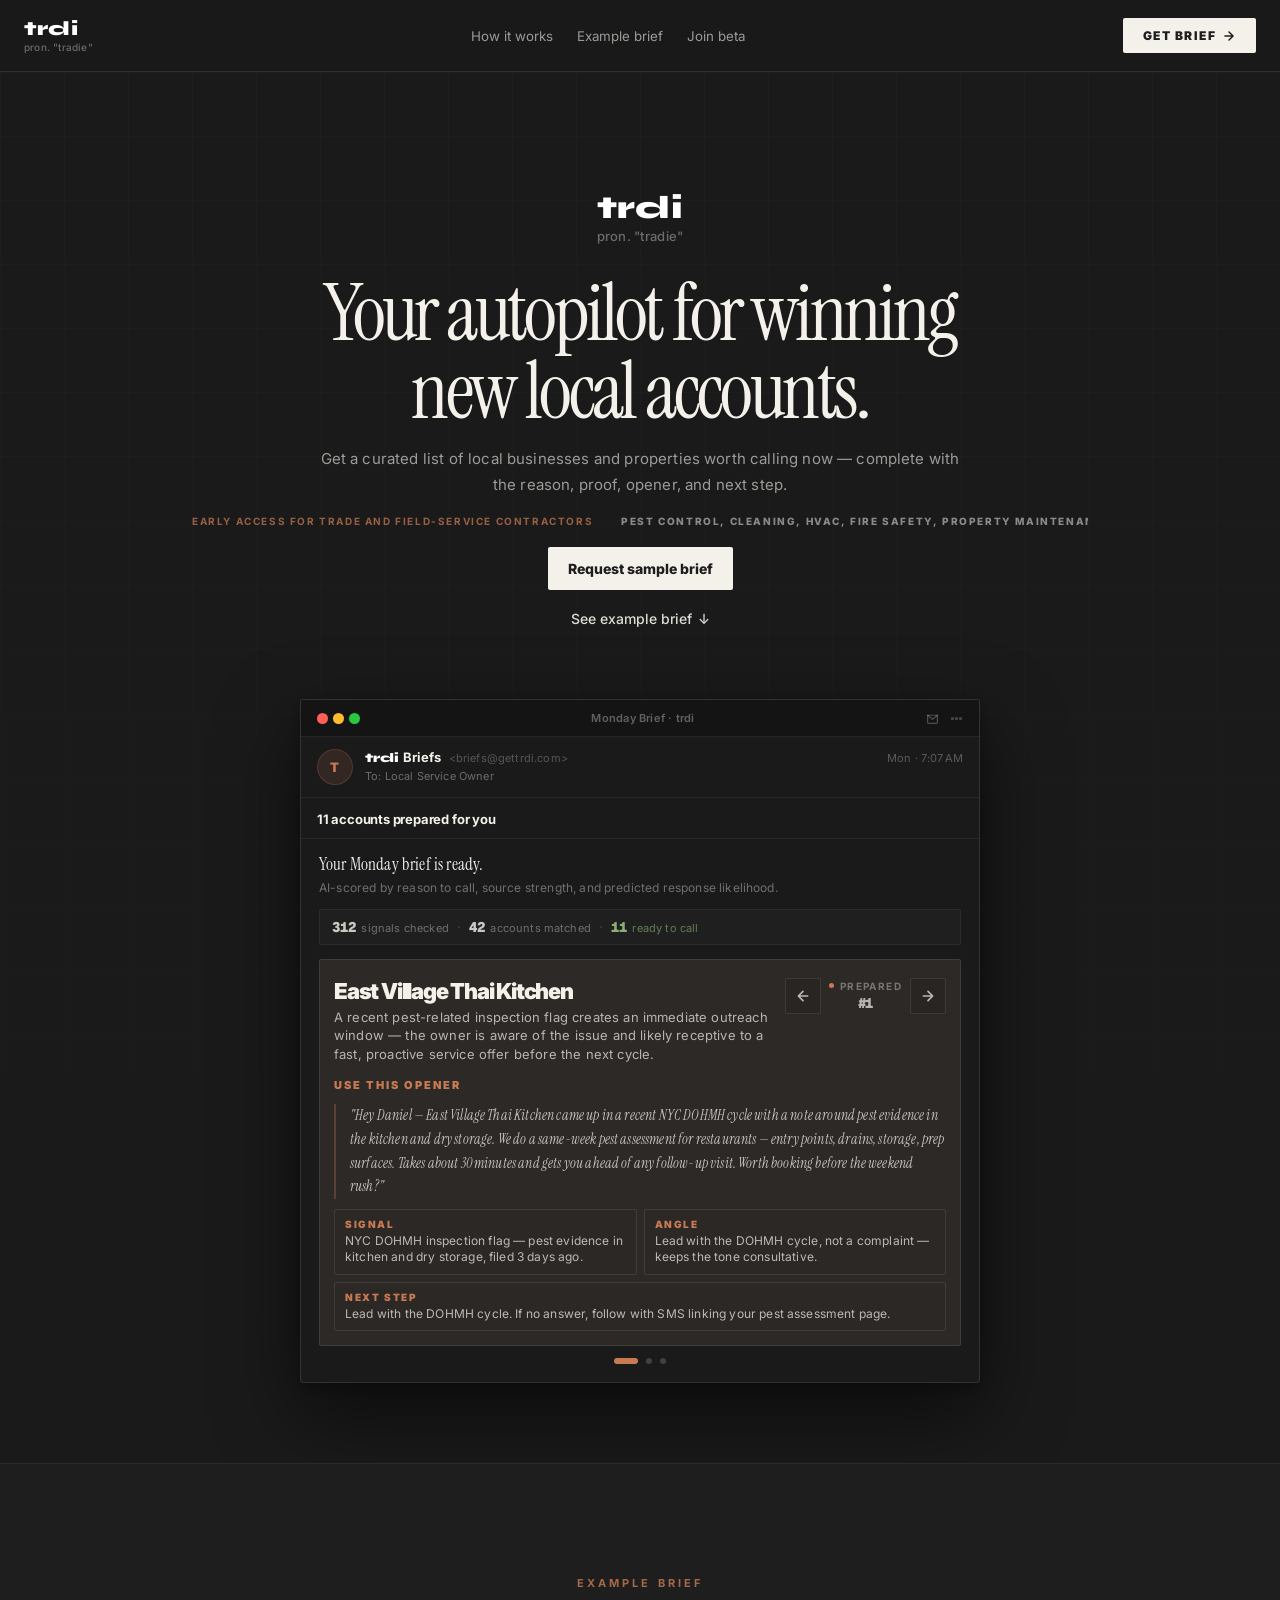
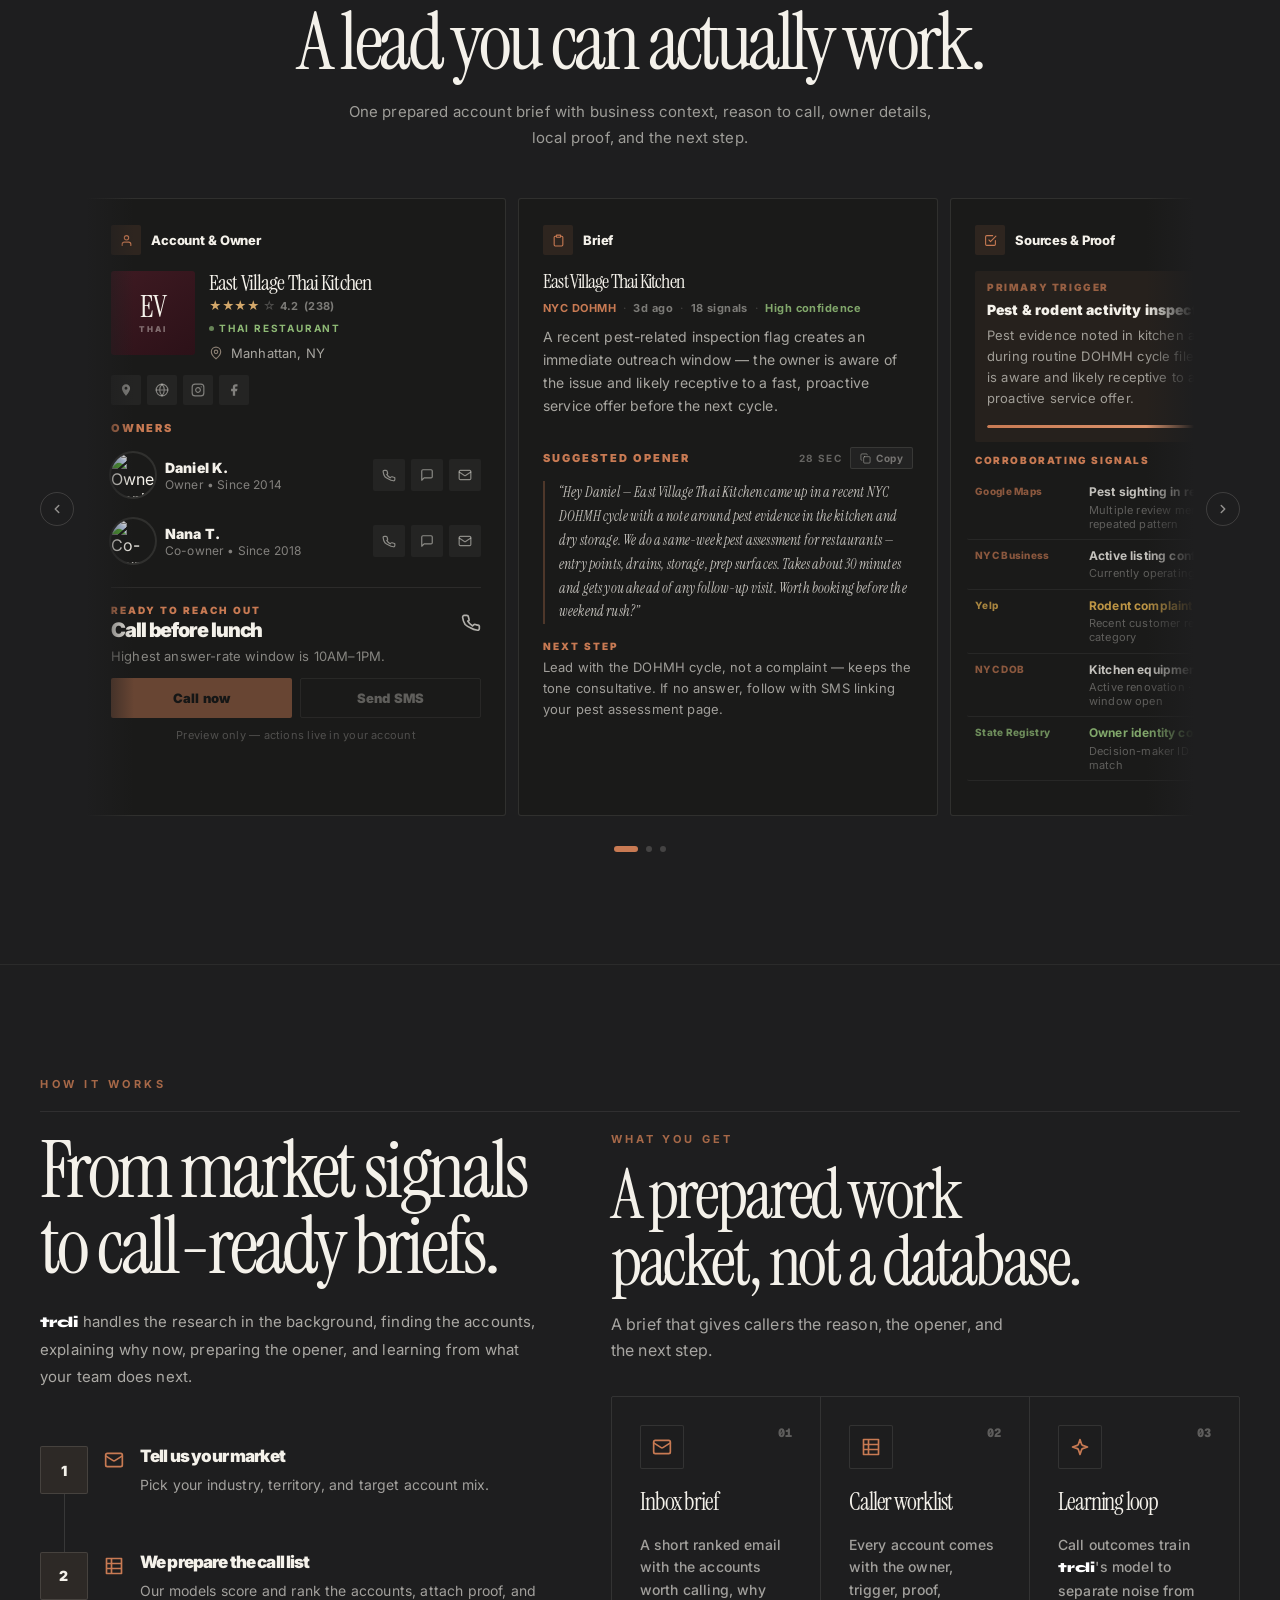
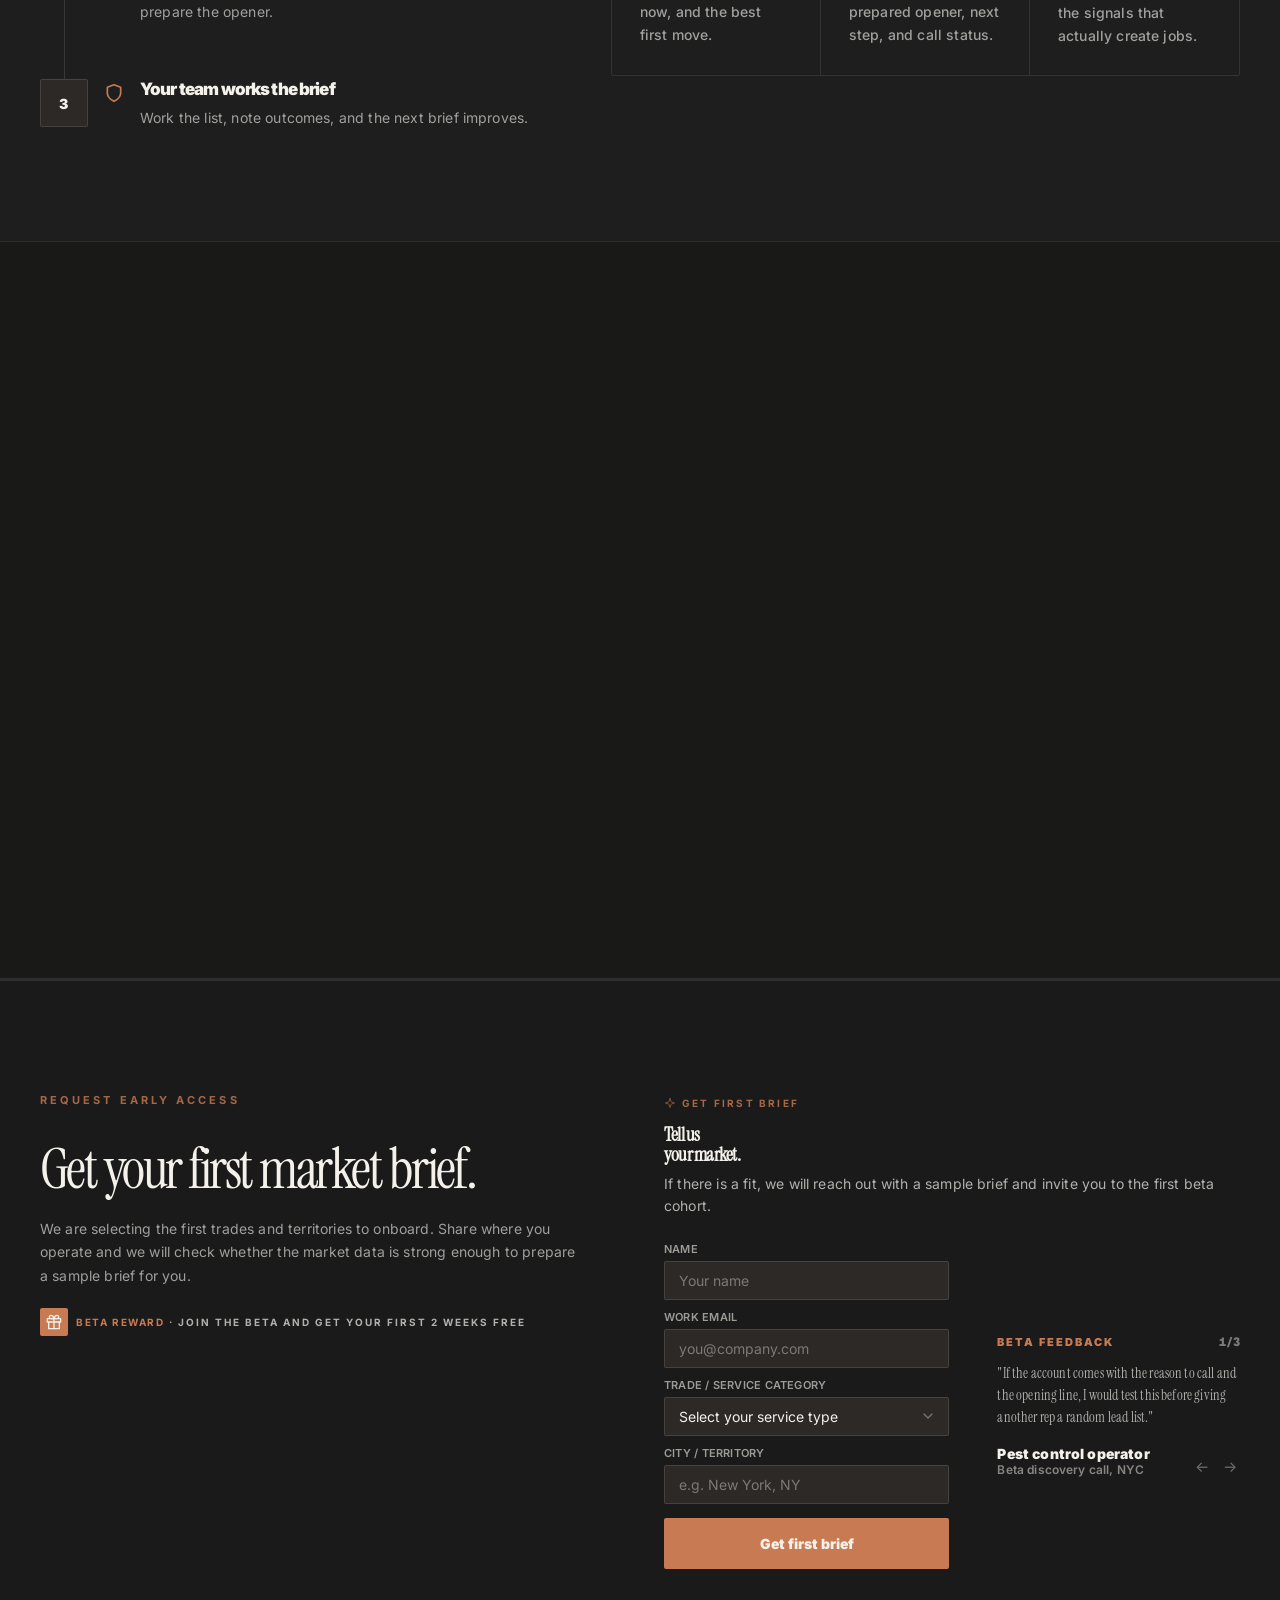
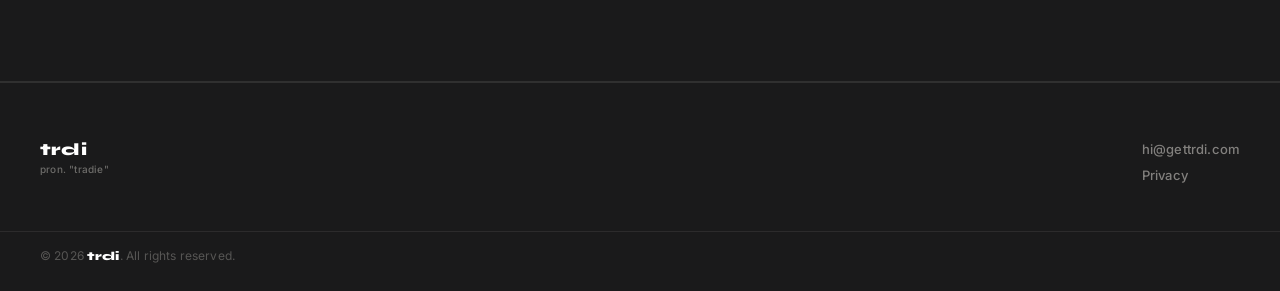
==== commit 25b93fcc: "Install Vercel Web Analytics # Vercel Web Analytics Implementation  ## Summary Successfully installe" ====
--- a/index.html
+++ b/index.html
@@ -22,6 +22,12 @@
   <link rel="icon" type="image/svg+xml" href="data:image/svg+xml,<svg xmlns='http://www.w3.org/2000/svg' viewBox='0 0 64 64'><rect width='64' height='64' rx='14' fill='%231E1E1F'/><path d='M12 32h18' fill='none' stroke='%238A7E72' stroke-width='4' stroke-linecap='round'/><path d='M20 24h12' fill='none' stroke='%238A7E72' stroke-width='4' stroke-linecap='round' opacity='.7'/><path d='M20 40h12' fill='none' stroke='%238A7E72' stroke-width='4' stroke-linecap='round' opacity='.7'/><path d='M32 14h18L34 21c-4 1-5 5-1 7l8 3c5 2 4 7-1 7H16l20-6c4-1 5-5 1-7l-9-3c-5-2-4-7 4-8Z' fill='%23F4F1EA'/><path d='M33 14h17L35 21c-5 2-6 6-1 8l-9-3c-8-3-7-12 8-12Z' fill='%23C87A53'/></svg>">
 
   <link rel="stylesheet" href="./styles.css?v=65">
+
+  <!-- Vercel Web Analytics -->
+  <script>
+    window.va = window.va || function () { (window.vaq = window.vaq || []).push(arguments); };
+  </script>
+  <script defer src="/_vercel/insights/script.js"></script>
 </head>
 <body>
 
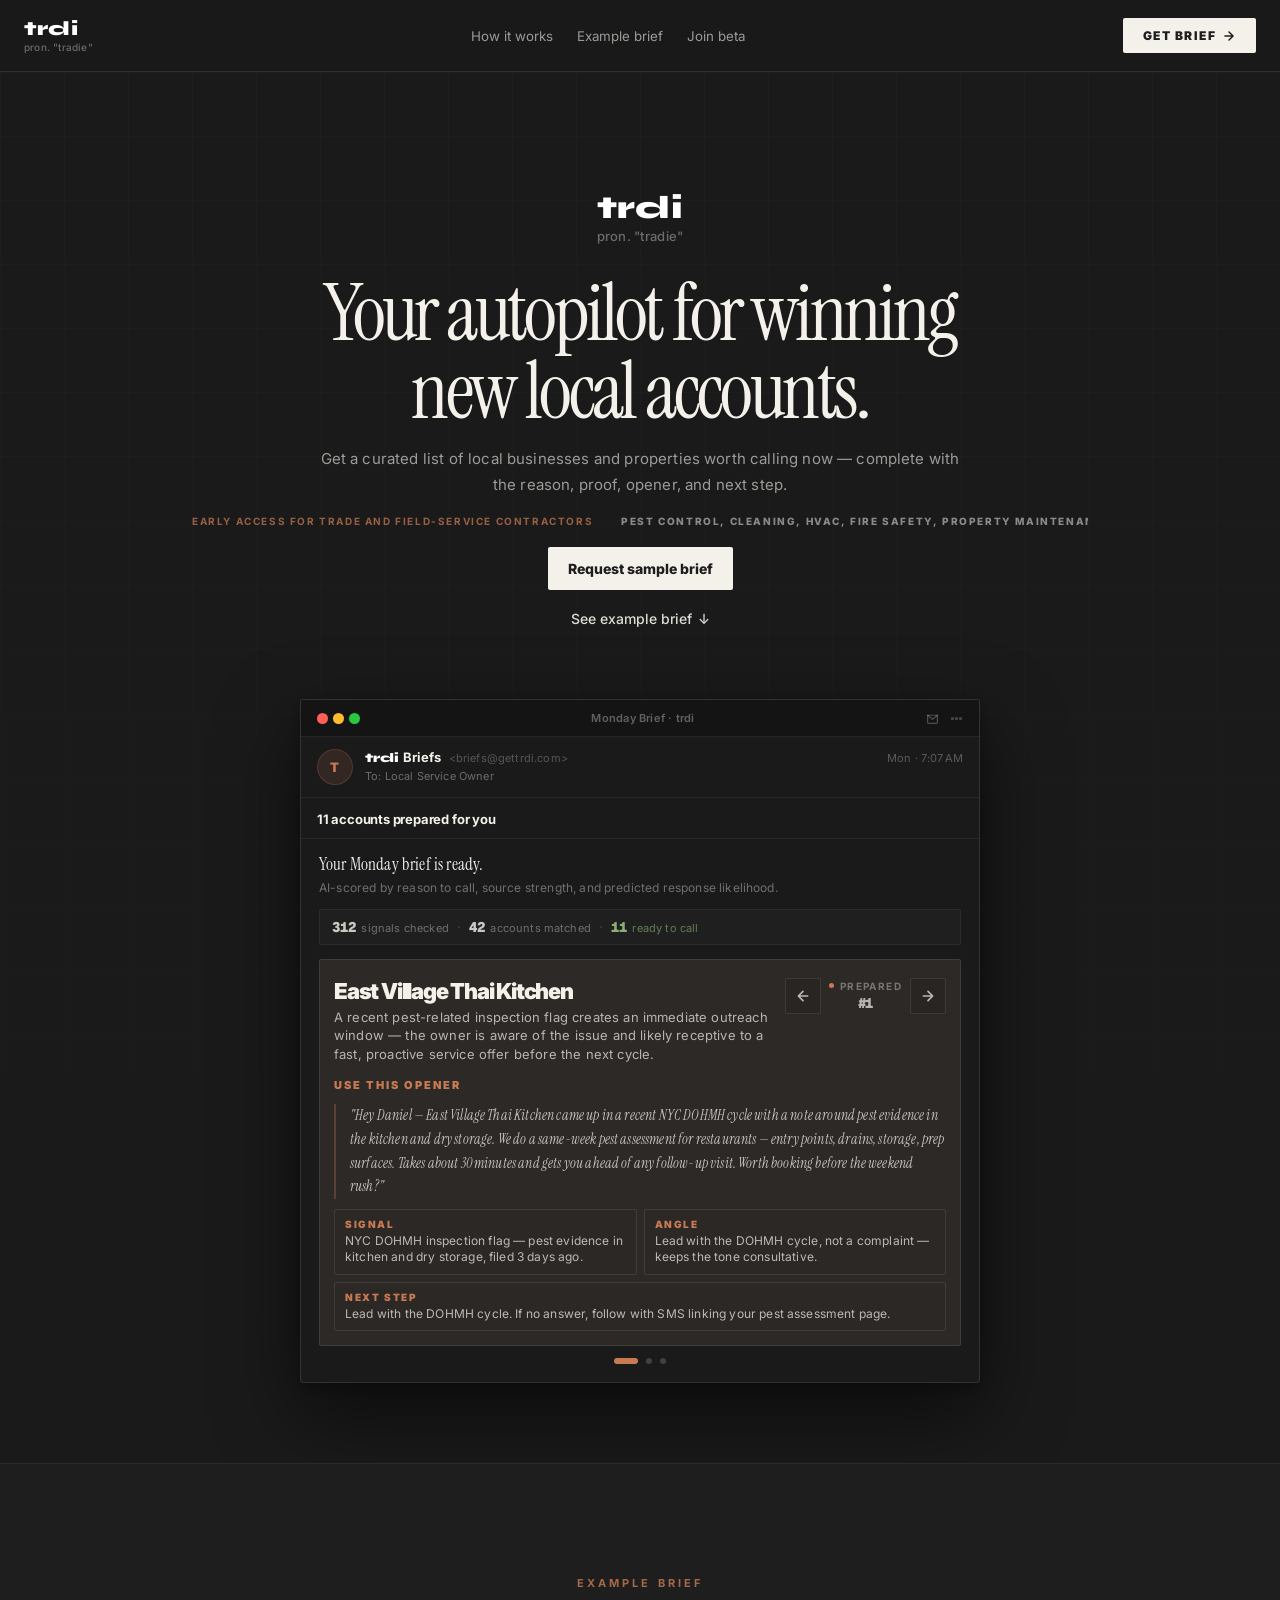
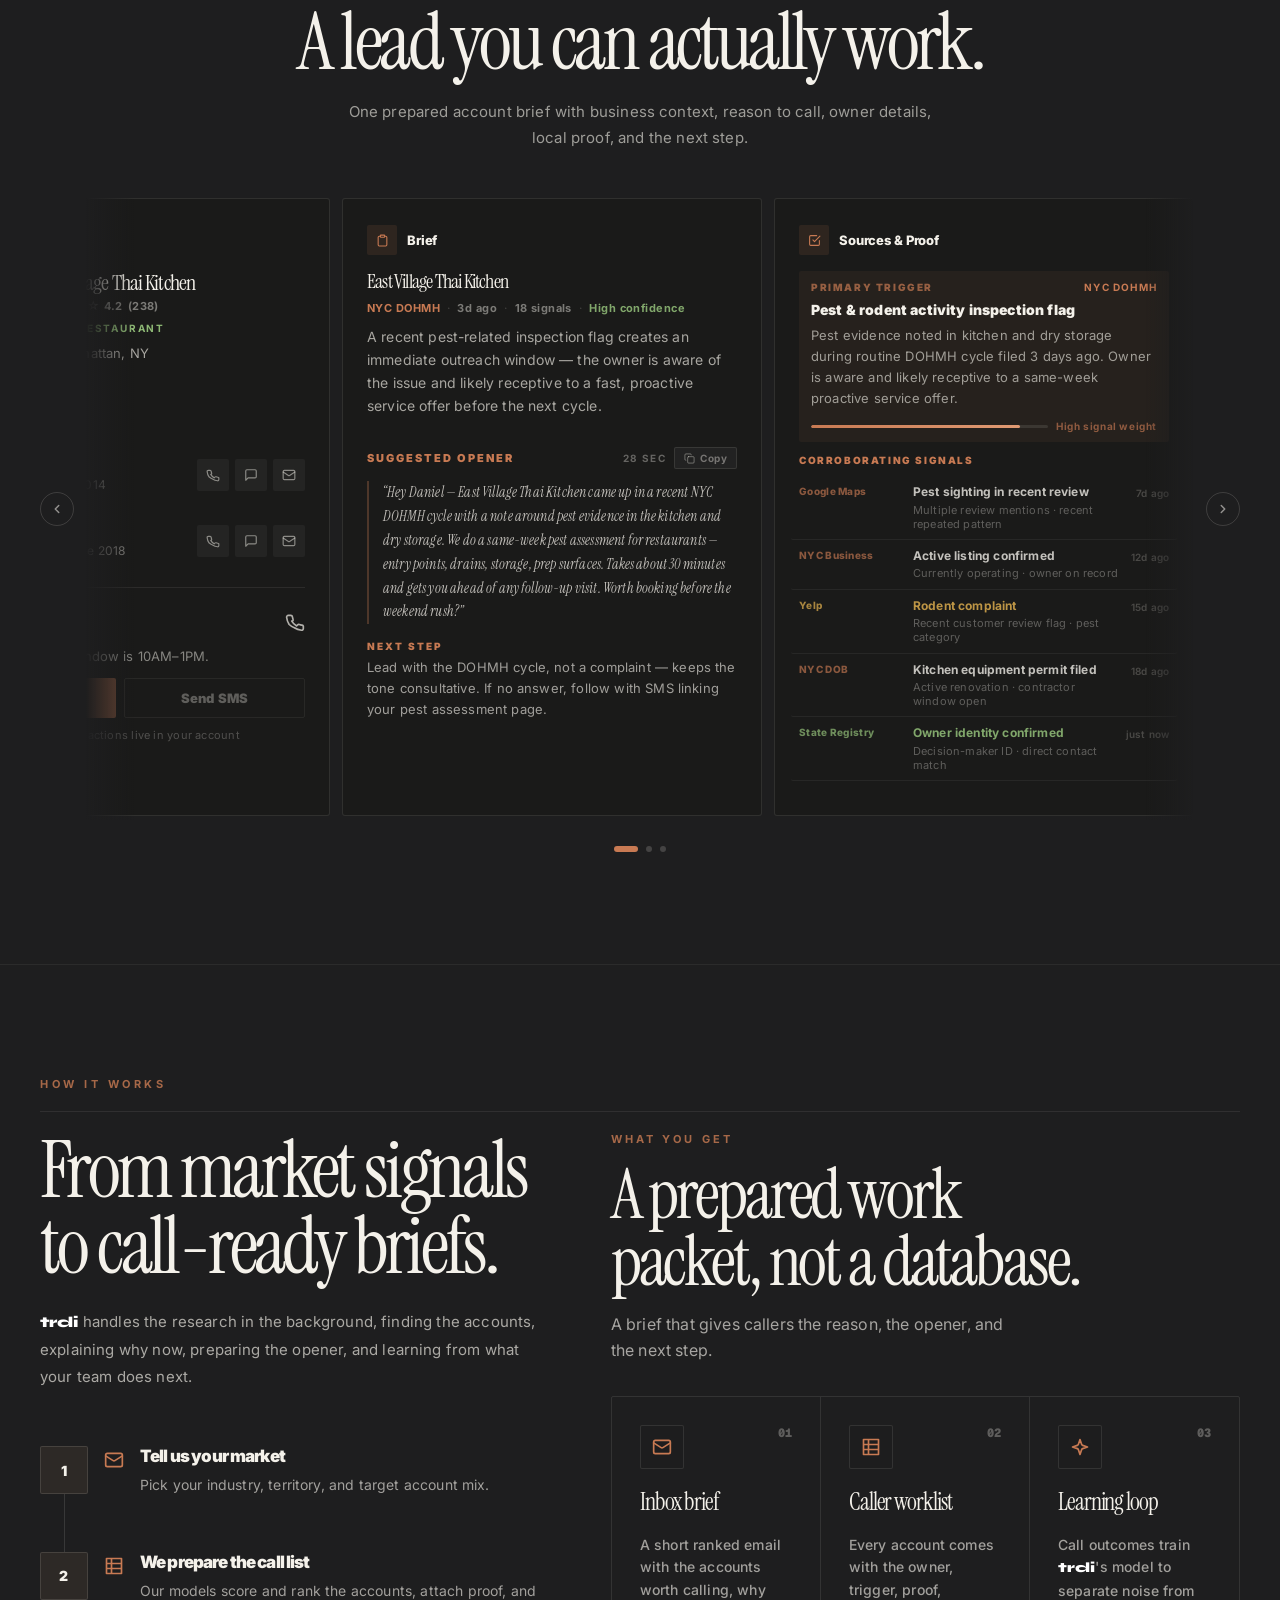
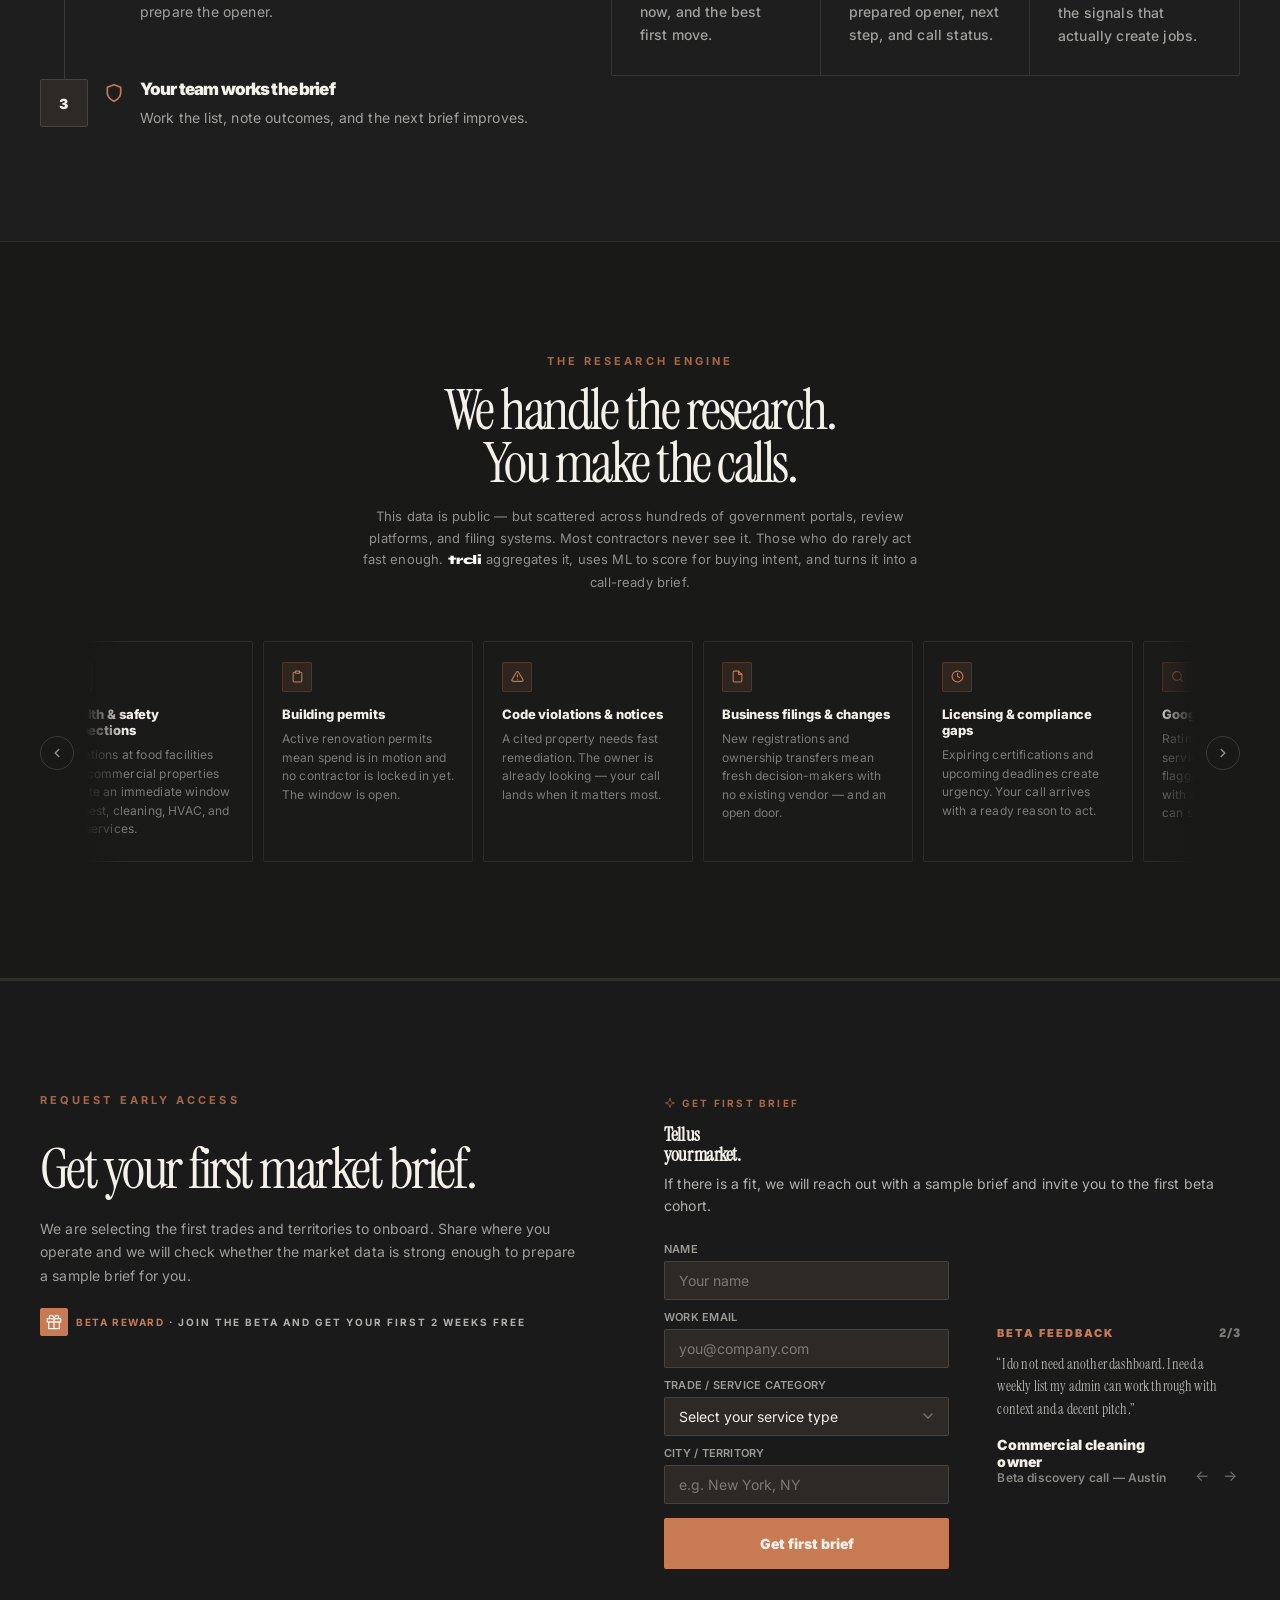
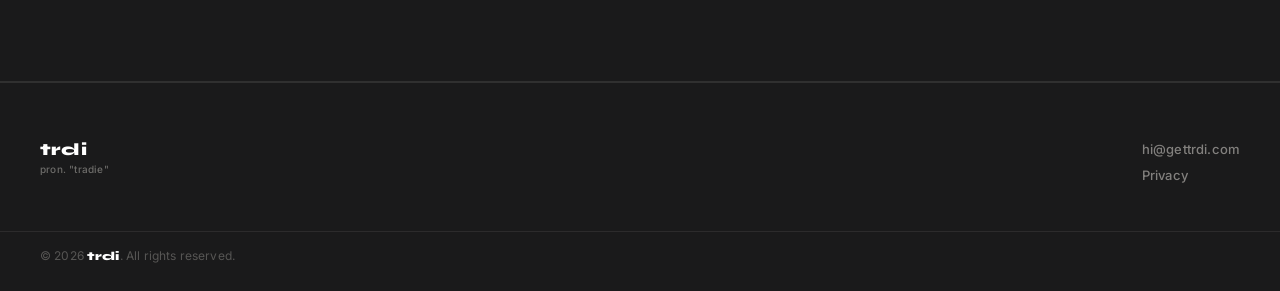
==== commit 8083de3a: "Add Vercel Analytics script" ====
--- a/index.html
+++ b/index.html
@@ -19,15 +19,11 @@
   <meta name="twitter:title" content="trdi: Weekly Autopilot for Winning New Local Accounts">
   <meta name="twitter:description" content="Every Monday, a ranked list of local leads showing real buying signals — each with a reason to call, a prepared opener, and a clear next step.">
 
+  <script defer src="/_vercel/insights/script.js"></script>
+
   <link rel="icon" type="image/svg+xml" href="data:image/svg+xml,<svg xmlns='http://www.w3.org/2000/svg' viewBox='0 0 64 64'><rect width='64' height='64' rx='14' fill='%231E1E1F'/><path d='M12 32h18' fill='none' stroke='%238A7E72' stroke-width='4' stroke-linecap='round'/><path d='M20 24h12' fill='none' stroke='%238A7E72' stroke-width='4' stroke-linecap='round' opacity='.7'/><path d='M20 40h12' fill='none' stroke='%238A7E72' stroke-width='4' stroke-linecap='round' opacity='.7'/><path d='M32 14h18L34 21c-4 1-5 5-1 7l8 3c5 2 4 7-1 7H16l20-6c4-1 5-5 1-7l-9-3c-5-2-4-7 4-8Z' fill='%23F4F1EA'/><path d='M33 14h17L35 21c-5 2-6 6-1 8l-9-3c-8-3-7-12 8-12Z' fill='%23C87A53'/></svg>">
 
   <link rel="stylesheet" href="./styles.css?v=65">
-
-  <!-- Vercel Web Analytics -->
-  <script>
-    window.va = window.va || function () { (window.vaq = window.vaq || []).push(arguments); };
-  </script>
-  <script defer src="/_vercel/insights/script.js"></script>
 </head>
 <body>
 
